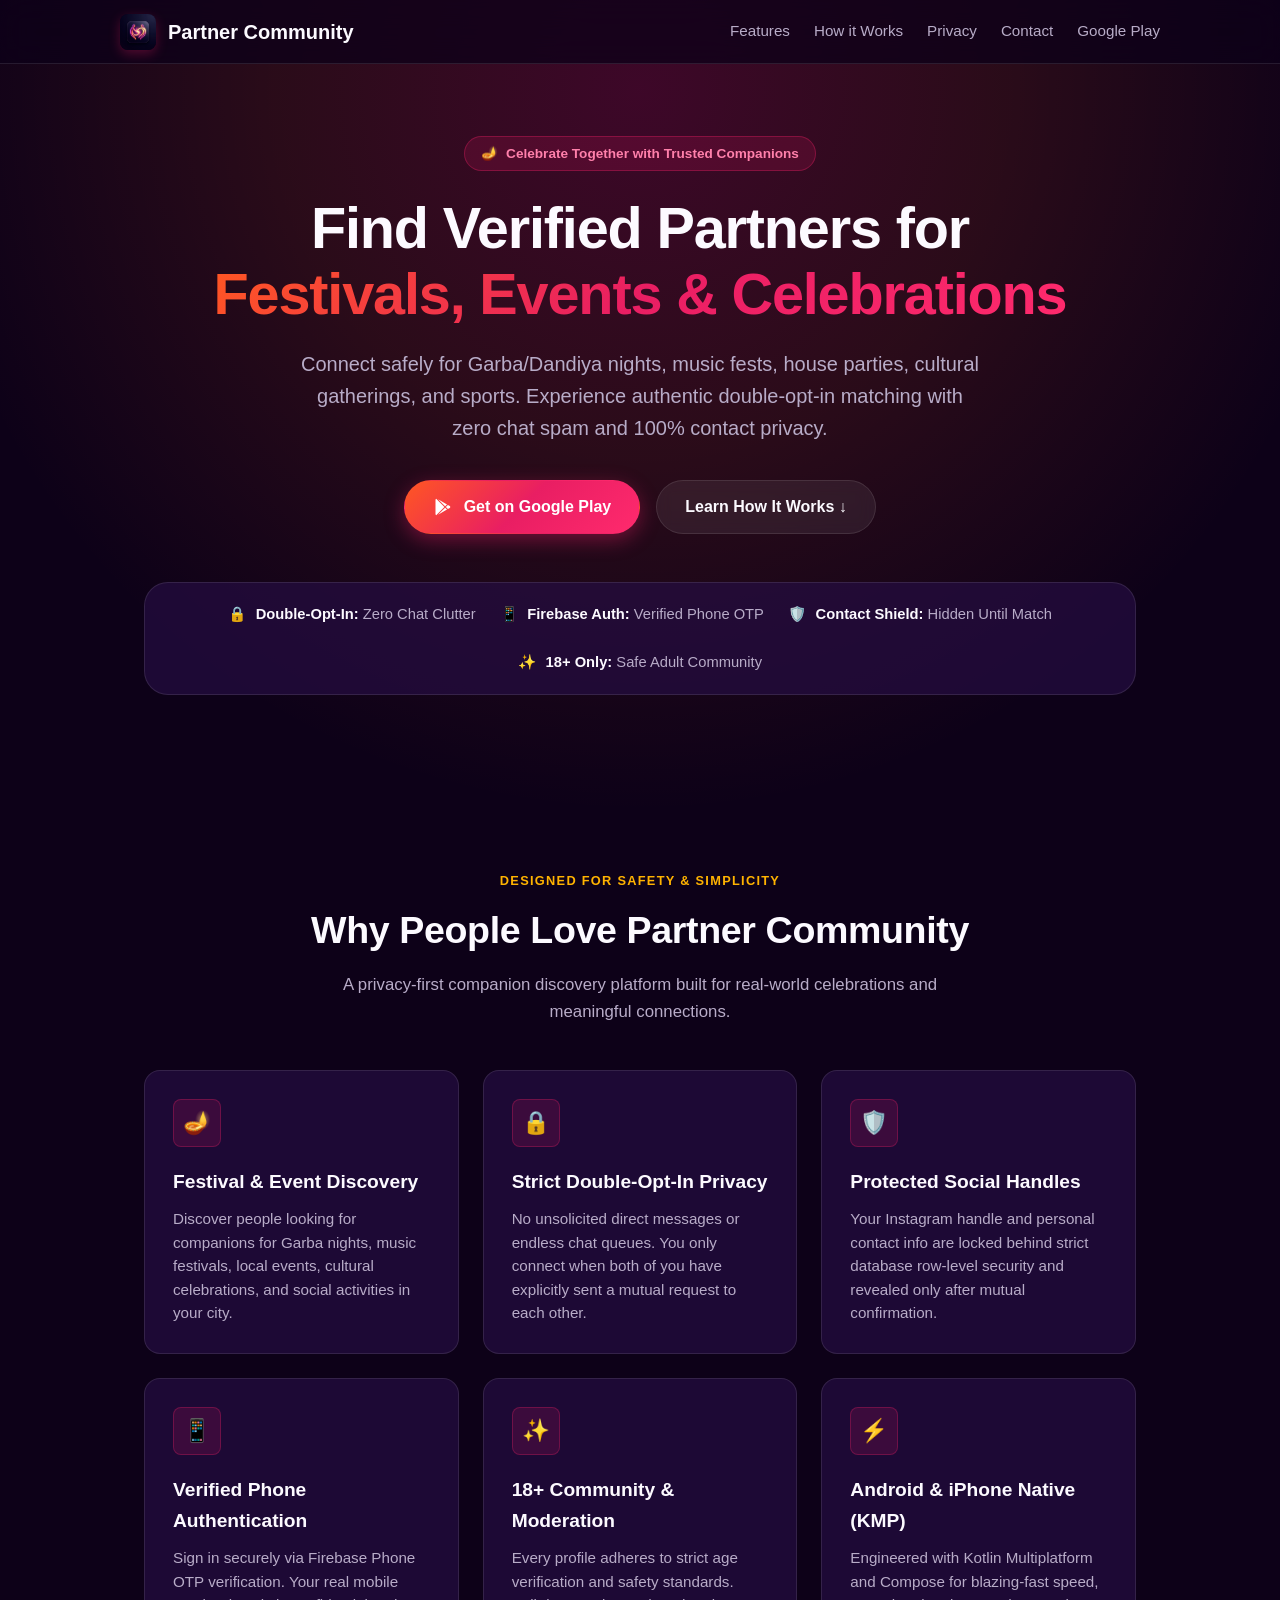
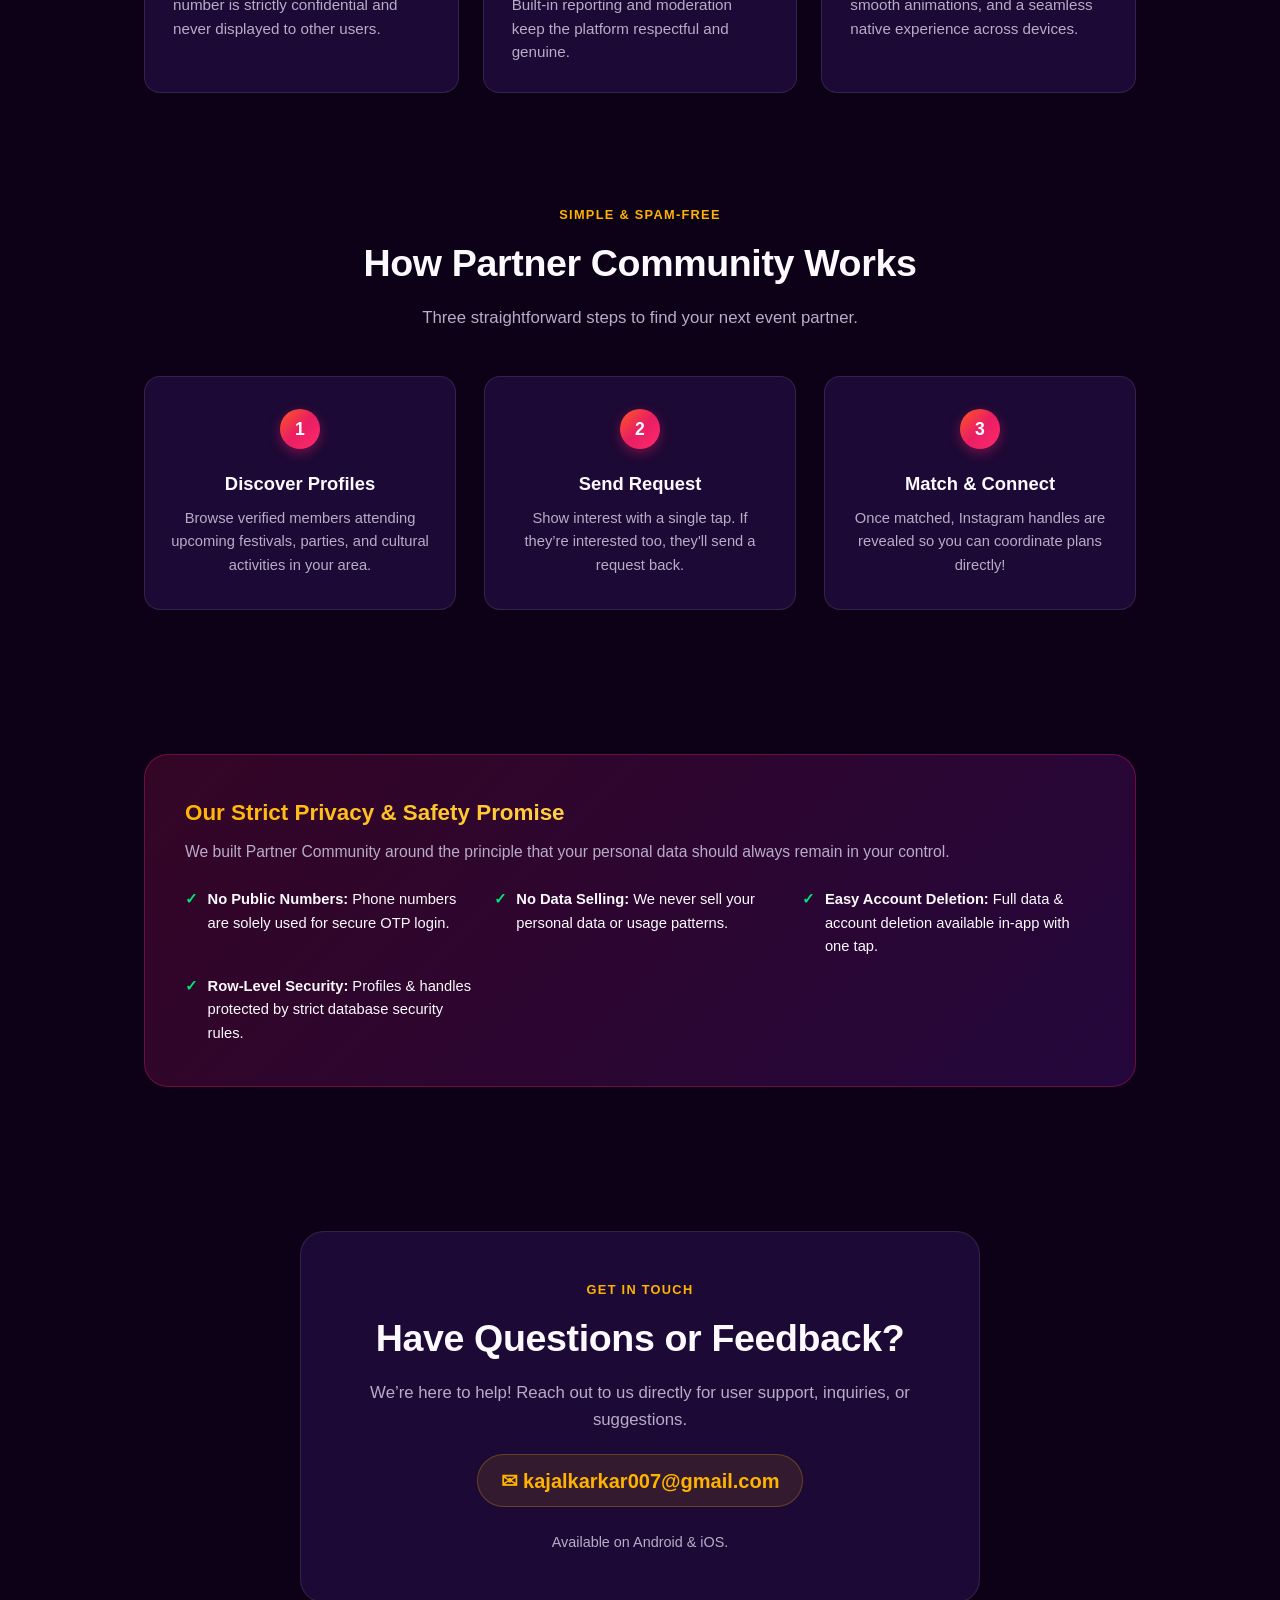
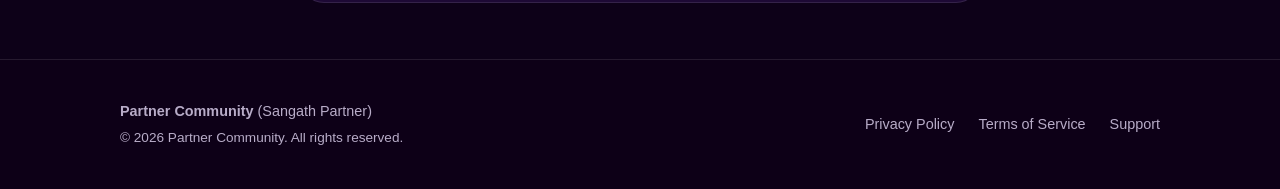
==== index.html @ 03b15d9d "Add Partner Community landing page, privacy policy & terms" ====
<!DOCTYPE html>
<html lang="en">
<head>
  <meta charset="UTF-8">
  <meta name="viewport" content="width=device-width, initial-scale=1.0">
  <title>Partner Community — Discover Verified Event Companions & Festive Partners</title>
  <meta name="description" content="Find verified companions for Garba, Dandiya festivals, cultural events, parties, and activities with double-opt-in privacy and zero chat spam. Available on Android and iOS.">
  <link rel="icon" type="image/png" href="assets/play_store_icon_512x512.png">
  <link rel="stylesheet" href="styles.css">
</head>
<body>

  <!-- Header / Navigation -->
  <header class="header">
    <div class="nav-container">
      <div class="brand">
        <img src="assets/play_store_icon_512x512.png" alt="Partner Community Logo" class="brand-icon">
        <span>Partner Community</span>
      </div>
      <nav class="nav-links">
        <a href="#features" class="nav-link">Features</a>
        <a href="#how-it-works" class="nav-link">How it Works</a>
        <a href="#privacy-guarantee" class="nav-link">Privacy</a>
        <a href="#contact" class="nav-link">Contact</a>
        <a href="https://play.google.com/store/apps/details?id=app.partner.community" class="nav-link" target="_blank" rel="noopener">Google Play</a>
      </nav>
    </div>
  </header>

  <main>
    <!-- Hero Section -->
    <section class="hero">
      <div class="container">
        <div class="hero-pill">
          <span>🪔</span> Celebrate Together with Trusted Companions
        </div>
        
        <h1 class="hero-title">
          Find Verified Partners for <br>
          <span class="gradient-text">Festivals, Events & Celebrations</span>
        </h1>
        
        <p class="hero-subtitle">
          Connect safely for Garba/Dandiya nights, music fests, house parties, cultural gatherings, and sports. Experience authentic double-opt-in matching with zero chat spam and 100% contact privacy.
        </p>
        
        <div class="cta-group">
          <a href="https://play.google.com/store/apps/details?id=app.partner.community" class="btn btn-primary" target="_blank" rel="noopener">
            <svg viewBox="0 0 24 24">
              <path d="M3,20.5V3.5C3,2.91 3.34,2.39 3.84,2.15L13.69,12L3.84,21.85C3.34,21.6 3,21.09 3,20.5M16.81,15.12L6.05,21.34L14.54,12.85L16.81,15.12M20.16,10.81C20.5,11.08 20.75,11.5 20.75,12C20.75,12.5 20.53,12.9 20.18,13.18L17.89,14.5L15.39,12L17.89,9.5L20.16,10.81M6.05,2.66L16.81,8.88L14.54,11.15L6.05,2.66Z"/>
            </svg>
            <span>Get on Google Play</span>
          </a>
          
          <a href="#how-it-works" class="btn btn-secondary">
            <span>Learn How It Works ↓</span>
          </a>
        </div>

        <!-- Highlights Bar -->
        <div class="highlights-bar">
          <div class="highlight-item">
            <span>🔒</span>
            <span><strong>Double-Opt-In:</strong> Zero Chat Clutter</span>
          </div>
          <div class="highlight-item">
            <span>📱</span>
            <span><strong>Firebase Auth:</strong> Verified Phone OTP</span>
          </div>
          <div class="highlight-item">
            <span>🛡️</span>
            <span><strong>Contact Shield:</strong> Hidden Until Match</span>
          </div>
          <div class="highlight-item">
            <span>✨</span>
            <span><strong>18+ Only:</strong> Safe Adult Community</span>
          </div>
        </div>
      </div>
    </section>

    <!-- Features Section -->
    <section id="features" class="section">
      <div class="container">
        <div class="section-header">
          <p class="section-tag">Designed for Safety & Simplicity</p>
          <h2 class="section-title">Why People Love Partner Community</h2>
          <p class="section-description">
            A privacy-first companion discovery platform built for real-world celebrations and meaningful connections.
          </p>
        </div>

        <div class="features-grid">
          <!-- Feature 1 -->
          <div class="feature-card">
            <div class="feature-icon">🪔</div>
            <h3 class="feature-title">Festival & Event Discovery</h3>
            <p class="feature-desc">
              Discover people looking for companions for Garba nights, music festivals, local events, cultural celebrations, and social activities in your city.
            </p>
          </div>

          <!-- Feature 2 -->
          <div class="feature-card">
            <div class="feature-icon">🔒</div>
            <h3 class="feature-title">Strict Double-Opt-In Privacy</h3>
            <p class="feature-desc">
              No unsolicited direct messages or endless chat queues. You only connect when both of you have explicitly sent a mutual request to each other.
            </p>
          </div>

          <!-- Feature 3 -->
          <div class="feature-card">
            <div class="feature-icon">🛡️</div>
            <h3 class="feature-title">Protected Social Handles</h3>
            <p class="feature-desc">
              Your Instagram handle and personal contact info are locked behind strict database row-level security and revealed only after mutual confirmation.
            </p>
          </div>

          <!-- Feature 4 -->
          <div class="feature-card">
            <div class="feature-icon">📱</div>
            <h3 class="feature-title">Verified Phone Authentication</h3>
            <p class="feature-desc">
              Sign in securely via Firebase Phone OTP verification. Your real mobile number is strictly confidential and never displayed to other users.
            </p>
          </div>

          <!-- Feature 5 -->
          <div class="feature-card">
            <div class="feature-icon">✨</div>
            <h3 class="feature-title">18+ Community & Moderation</h3>
            <p class="feature-desc">
              Every profile adheres to strict age verification and safety standards. Built-in reporting and moderation keep the platform respectful and genuine.
            </p>
          </div>

          <!-- Feature 6 -->
          <div class="feature-card">
            <div class="feature-icon">⚡</div>
            <h3 class="feature-title">Android & iPhone Native (KMP)</h3>
            <p class="feature-desc">
              Engineered with Kotlin Multiplatform and Compose for blazing-fast speed, smooth animations, and a seamless native experience across devices.
            </p>
          </div>
        </div>
      </div>
    </section>

    <!-- How It Works Section -->
    <section id="how-it-works" class="section">
      <div class="container">
        <div class="section-header">
          <p class="section-tag">Simple & Spam-Free</p>
          <h2 class="section-title">How Partner Community Works</h2>
          <p class="section-description">
            Three straightforward steps to find your next event partner.
          </p>
        </div>

        <div class="steps-container">
          <div class="step-card">
            <div class="step-number">1</div>
            <h3>Discover Profiles</h3>
            <p>Browse verified members attending upcoming festivals, parties, and cultural activities in your area.</p>
          </div>

          <div class="step-card">
            <div class="step-number">2</div>
            <h3>Send Request</h3>
            <p>Show interest with a single tap. If they’re interested too, they'll send a request back.</p>
          </div>

          <div class="step-card">
            <div class="step-number">3</div>
            <h3>Match & Connect</h3>
            <p>Once matched, Instagram handles are revealed so you can coordinate plans directly!</p>
          </div>
        </div>
      </div>
    </section>

    <!-- Privacy Guarantee Section -->
    <section id="privacy-guarantee" class="section">
      <div class="container">
        <div class="privacy-banner">
          <div class="privacy-banner-content">
            <h3 class="gold-text">Our Strict Privacy & Safety Promise</h3>
            <p>We built Partner Community around the principle that your personal data should always remain in your control.</p>
          </div>
          <div class="privacy-points">
            <div class="privacy-point">
              <span class="privacy-point-icon">✓</span>
              <span><strong>No Public Numbers:</strong> Phone numbers are solely used for secure OTP login.</span>
            </div>
            <div class="privacy-point">
              <span class="privacy-point-icon">✓</span>
              <span><strong>No Data Selling:</strong> We never sell your personal data or usage patterns.</span>
            </div>
            <div class="privacy-point">
              <span class="privacy-point-icon">✓</span>
              <span><strong>Easy Account Deletion:</strong> Full data & account deletion available in-app with one tap.</span>
            </div>
            <div class="privacy-point">
              <span class="privacy-point-icon">✓</span>
              <span><strong>Row-Level Security:</strong> Profiles & handles protected by strict database security rules.</span>
            </div>
          </div>
        </div>
      </div>
    </section>

    <!-- Contact Section -->
    <section id="contact" class="section">
      <div class="container">
        <div class="contact-card">
          <p class="section-tag">Get in Touch</p>
          <h2 class="section-title">Have Questions or Feedback?</h2>
          <p class="section-description">
            We’re here to help! Reach out to us directly for user support, inquiries, or suggestions.
          </p>
          <a href="mailto:kajalkarkar007@gmail.com" class="contact-email">
            ✉ kajalkarkar007@gmail.com
          </a>
          <p style="font-size: 0.9rem; color: var(--text-muted);">
            Available on Android & iOS.
          </p>
        </div>
      </div>
    </section>
  </main>

  <!-- Footer -->
  <footer class="footer">
    <div class="footer-container">
      <div>
        <p><strong>Partner Community</strong> (Sangath Partner)</p>
        <p style="font-size: 0.85rem; color: var(--text-muted); margin-top: 0.25rem;">
          &copy; 2026 Partner Community. All rights reserved.
        </p>
      </div>
      <div class="footer-links">
        <a href="privacy.html" class="footer-link">Privacy Policy</a>
        <a href="terms.html" class="footer-link">Terms of Service</a>
        <a href="mailto:kajalkarkar007@gmail.com" class="footer-link">Support</a>
      </div>
    </div>
  </footer>

</body>
</html>
---- styles.css ----
:root {
  --bg-primary: #0d0118;
  --bg-secondary: #18052e;
  --bg-card: rgba(38, 14, 66, 0.7);
  --bg-card-hover: rgba(54, 20, 94, 0.85);
  --text-main: #fcfaff;
  --text-muted: #b8acc8;
  --accent-primary: #ff5722;
  --accent-pink: #e91e63;
  --accent-gold: #ffb300;
  --accent-gradient: linear-gradient(135deg, #ff5722 0%, #e91e63 50%, #ff2a6d 100%);
  --gold-gradient: linear-gradient(135deg, #ffb300 0%, #ffd54f 50%, #ff5722 100%);
  --hero-glow: radial-gradient(circle at 50% 10%, rgba(233, 30, 99, 0.22) 0%, rgba(255, 87, 34, 0.12) 35%, rgba(13, 1, 24, 0) 70%);
  --border-subtle: rgba(255, 255, 255, 0.1);
  --border-highlight: rgba(233, 30, 99, 0.35);
  --radius-sm: 8px;
  --radius-md: 16px;
  --radius-lg: 24px;
  --radius-full: 9999px;
  --font-sans: -apple-system, BlinkMacSystemFont, "Segoe UI", Roboto, Helvetica, Arial, sans-serif, "Apple Color Emoji", "Segoe UI Emoji";
}

* {
  box-sizing: border-box;
  margin: 0;
  padding: 0;
}

html {
  font-family: var(--font-sans);
  background-color: var(--bg-primary);
  color: var(--text-main);
  line-height: 1.6;
  scroll-behavior: smooth;
  -webkit-font-smoothing: antialiased;
}

body {
  min-height: 100vh;
  display: flex;
  flex-direction: column;
  background-image: var(--hero-glow);
  background-attachment: fixed;
}

a {
  color: var(--accent-gold);
  text-decoration: none;
  transition: color 0.2s ease, opacity 0.2s ease;
}

a:hover {
  color: #ffe082;
}

/* Header & Navigation */
.header {
  position: sticky;
  top: 0;
  z-index: 100;
  backdrop-filter: blur(16px);
  -webkit-backdrop-filter: blur(16px);
  background: rgba(13, 1, 24, 0.75);
  border-bottom: 1px solid var(--border-subtle);
  padding: 0.85rem 1.5rem;
}

.nav-container {
  max-width: 1040px;
  margin: 0 auto;
  display: flex;
  align-items: center;
  justify-content: space-between;
}

.brand {
  display: flex;
  align-items: center;
  gap: 0.75rem;
  font-weight: 700;
  font-size: 1.25rem;
  color: var(--text-main);
}

.brand-icon {
  width: 36px;
  height: 36px;
  border-radius: var(--radius-sm);
  box-shadow: 0 4px 12px rgba(233, 30, 99, 0.3);
}

.nav-links {
  display: flex;
  align-items: center;
  gap: 1.5rem;
  font-size: 0.95rem;
}

.nav-link {
  color: var(--text-muted);
}

.nav-link:hover {
  color: var(--text-main);
}

/* Main Container */
.container {
  width: 100%;
  max-width: 1040px;
  margin: 0 auto;
  padding: 0 1.5rem;
}

/* Hero Section */
.hero {
  padding: 4.5rem 0 3rem;
  text-align: center;
}

.hero-pill {
  display: inline-flex;
  align-items: center;
  gap: 0.5rem;
  padding: 0.35rem 1rem;
  background: rgba(233, 30, 99, 0.15);
  border: 1px solid var(--border-highlight);
  border-radius: var(--radius-full);
  font-size: 0.85rem;
  font-weight: 600;
  color: #ff80ab;
  margin-bottom: 1.5rem;
}

.hero-title {
  font-size: clamp(2.2rem, 5vw, 3.6rem);
  font-weight: 800;
  line-height: 1.15;
  letter-spacing: -0.02em;
  margin-bottom: 1.25rem;
}

.gradient-text {
  background: var(--accent-gradient);
  -webkit-background-clip: text;
  -webkit-text-fill-color: transparent;
}

.gold-text {
  background: var(--gold-gradient);
  -webkit-background-clip: text;
  -webkit-text-fill-color: transparent;
}

.hero-subtitle {
  font-size: clamp(1.05rem, 2.5vw, 1.25rem);
  color: var(--text-muted);
  max-width: 680px;
  margin: 0 auto 2.25rem;
}

/* CTA Buttons */
.cta-group {
  display: flex;
  flex-wrap: wrap;
  align-items: center;
  justify-content: center;
  gap: 1rem;
  margin-bottom: 3rem;
}

.btn {
  display: inline-flex;
  align-items: center;
  justify-content: center;
  gap: 0.65rem;
  padding: 0.85rem 1.75rem;
  font-size: 1rem;
  font-weight: 600;
  border-radius: var(--radius-full);
  transition: all 0.2s ease;
  cursor: pointer;
  border: 1px solid transparent;
}

.btn-primary {
  background: var(--accent-gradient);
  color: #ffffff;
  box-shadow: 0 6px 20px rgba(233, 30, 99, 0.4);
}

.btn-primary:hover {
  transform: translateY(-2px);
  box-shadow: 0 8px 25px rgba(255, 87, 34, 0.5);
  color: #ffffff;
}

.btn-secondary {
  background: rgba(255, 255, 255, 0.07);
  color: var(--text-main);
  border-color: var(--border-subtle);
  backdrop-filter: blur(8px);
}

.btn-secondary:hover {
  background: rgba(255, 255, 255, 0.12);
  border-color: rgba(255, 255, 255, 0.25);
  transform: translateY(-2px);
  color: var(--text-main);
}

.btn svg {
  width: 20px;
  height: 20px;
  fill: currentColor;
}

/* Highlights Bar */
.highlights-bar {
  display: flex;
  flex-wrap: wrap;
  justify-content: center;
  gap: 1.5rem;
  padding: 1.25rem;
  background: var(--bg-card);
  border: 1px solid var(--border-subtle);
  border-radius: var(--radius-lg);
  margin-bottom: 4.5rem;
}

.highlight-item {
  display: flex;
  align-items: center;
  gap: 0.6rem;
  font-size: 0.92rem;
  font-weight: 500;
  color: var(--text-muted);
}

.highlight-item strong {
  color: var(--text-main);
}

/* Section Header */
.section {
  padding: 3.5rem 0;
}

.section-header {
  text-align: center;
  margin-bottom: 2.75rem;
}

.section-tag {
  text-transform: uppercase;
  font-size: 0.8rem;
  letter-spacing: 0.1em;
  font-weight: 700;
  color: var(--accent-gold);
  margin-bottom: 0.5rem;
}

.section-title {
  font-size: clamp(1.75rem, 3.5vw, 2.35rem);
  font-weight: 700;
  letter-spacing: -0.01em;
  margin-bottom: 0.75rem;
}

.section-description {
  font-size: 1.05rem;
  color: var(--text-muted);
  max-width: 600px;
  margin: 0 auto;
}

/* Features Grid */
.features-grid {
  display: grid;
  grid-template-columns: repeat(auto-fit, minmax(300px, 1fr));
  gap: 1.5rem;
}

.feature-card {
  background: var(--bg-card);
  border: 1px solid var(--border-subtle);
  border-radius: var(--radius-md);
  padding: 1.75rem;
  transition: all 0.25s ease;
  position: relative;
  overflow: hidden;
}

.feature-card:hover {
  background: var(--bg-card-hover);
  border-color: var(--border-highlight);
  transform: translateY(-4px);
}

.feature-icon {
  width: 48px;
  height: 48px;
  border-radius: var(--radius-sm);
  background: rgba(233, 30, 99, 0.15);
  border: 1px solid rgba(233, 30, 99, 0.3);
  display: flex;
  align-items: center;
  justify-content: center;
  font-size: 1.4rem;
  margin-bottom: 1.25rem;
}

.feature-title {
  font-size: 1.2rem;
  font-weight: 600;
  margin-bottom: 0.6rem;
  color: var(--text-main);
}

.feature-desc {
  font-size: 0.95rem;
  color: var(--text-muted);
  line-height: 1.55;
}

/* How It Works Steps */
.steps-container {
  display: grid;
  grid-template-columns: repeat(auto-fit, minmax(260px, 1fr));
  gap: 1.75rem;
  position: relative;
}

.step-card {
  background: var(--bg-card);
  border: 1px solid var(--border-subtle);
  border-radius: var(--radius-md);
  padding: 2rem 1.5rem;
  text-align: center;
  position: relative;
}

.step-number {
  width: 40px;
  height: 40px;
  margin: 0 auto 1.25rem;
  border-radius: var(--radius-full);
  background: var(--accent-gradient);
  color: #fff;
  font-weight: 700;
  display: flex;
  align-items: center;
  justify-content: center;
  font-size: 1.1rem;
  box-shadow: 0 4px 12px rgba(233, 30, 99, 0.4);
}

.step-card h3 {
  font-size: 1.15rem;
  margin-bottom: 0.5rem;
}

.step-card p {
  font-size: 0.92rem;
  color: var(--text-muted);
}

/* Privacy Guarantee Banner */
.privacy-banner {
  background: linear-gradient(135deg, rgba(233, 30, 99, 0.18) 0%, rgba(42, 8, 69, 0.8) 100%);
  border: 1px solid var(--border-highlight);
  border-radius: var(--radius-lg);
  padding: 2.5rem;
  display: flex;
  flex-direction: column;
  gap: 1.5rem;
  margin: 2rem 0;
}

.privacy-banner-content h3 {
  font-size: 1.4rem;
  margin-bottom: 0.5rem;
}

.privacy-banner-content p {
  color: var(--text-muted);
  font-size: 0.98rem;
}

.privacy-points {
  display: grid;
  grid-template-columns: repeat(auto-fit, minmax(220px, 1fr));
  gap: 1rem;
}

.privacy-point {
  display: flex;
  align-items: flex-start;
  gap: 0.6rem;
  font-size: 0.92rem;
}

.privacy-point-icon {
  color: #00e676;
  font-weight: bold;
}

/* Contact Section */
.contact-card {
  background: var(--bg-card);
  border: 1px solid var(--border-subtle);
  border-radius: var(--radius-lg);
  padding: 3rem 2rem;
  text-align: center;
  max-width: 680px;
  margin: 0 auto;
}

.contact-email {
  display: inline-block;
  font-size: 1.25rem;
  font-weight: 600;
  color: var(--accent-gold);
  margin: 1.25rem 0 1.5rem;
  padding: 0.6rem 1.4rem;
  background: rgba(255, 179, 0, 0.1);
  border: 1px solid rgba(255, 179, 0, 0.25);
  border-radius: var(--radius-full);
}

.contact-email:hover {
  background: rgba(255, 179, 0, 0.2);
  color: #fff;
}

/* Legal Pages (Privacy / Terms) Shell */
.legal-page {
  padding: 3rem 0 5rem;
  max-width: 780px;
  margin: 0 auto;
}

.legal-header {
  margin-bottom: 2.5rem;
  padding-bottom: 1.5rem;
  border-bottom: 1px solid var(--border-subtle);
}

.back-link {
  display: inline-flex;
  align-items: center;
  gap: 0.4rem;
  color: var(--text-muted);
  font-size: 0.92rem;
  margin-bottom: 1.25rem;
}

.back-link:hover {
  color: var(--accent-gold);
}

.legal-title {
  font-size: 2.2rem;
  font-weight: 800;
  margin-bottom: 0.4rem;
}

.legal-date {
  font-size: 0.88rem;
  color: var(--text-muted);
}

.legal-content {
  line-height: 1.75;
  color: #e2d9eb;
}

.legal-content h2 {
  font-size: 1.4rem;
  color: var(--text-main);
  margin: 2rem 0 0.85rem;
}

.legal-content h3 {
  font-size: 1.15rem;
  color: var(--text-main);
  margin: 1.5rem 0 0.65rem;
}

.legal-content p {
  margin-bottom: 1.2rem;
}

.legal-content ul, .legal-content ol {
  margin: 0 0 1.5rem 1.5rem;
}

.legal-content li {
  margin-bottom: 0.4rem;
}

.legal-content table {
  width: 100%;
  border-collapse: collapse;
  margin: 1.5rem 0 2rem;
  font-size: 0.92rem;
}

.legal-content th, .legal-content td {
  padding: 0.75rem 1rem;
  border: 1px solid var(--border-subtle);
  text-align: left;
}

.legal-content th {
  background: rgba(255, 255, 255, 0.05);
  color: var(--text-main);
}

/* Footer */
.footer {
  margin-top: auto;
  border-top: 1px solid var(--border-subtle);
  background: rgba(13, 1, 24, 0.95);
  padding: 2.5rem 1.5rem;
  font-size: 0.9rem;
  color: var(--text-muted);
}

.footer-container {
  max-width: 1040px;
  margin: 0 auto;
  display: flex;
  flex-wrap: wrap;
  align-items: center;
  justify-content: space-between;
  gap: 1.5rem;
}

.footer-links {
  display: flex;
  gap: 1.5rem;
}

.footer-link {
  color: var(--text-muted);
}

.footer-link:hover {
  color: var(--text-main);
}

@media (max-width: 640px) {
  .nav-links {
    display: none;
  }
  .cta-group {
    flex-direction: column;
    width: 100%;
  }
  .btn {
    width: 100%;
  }
  .highlights-bar {
    flex-direction: column;
    align-items: flex-start;
  }
  .footer-container {
    flex-direction: column;
    text-align: center;
  }
}
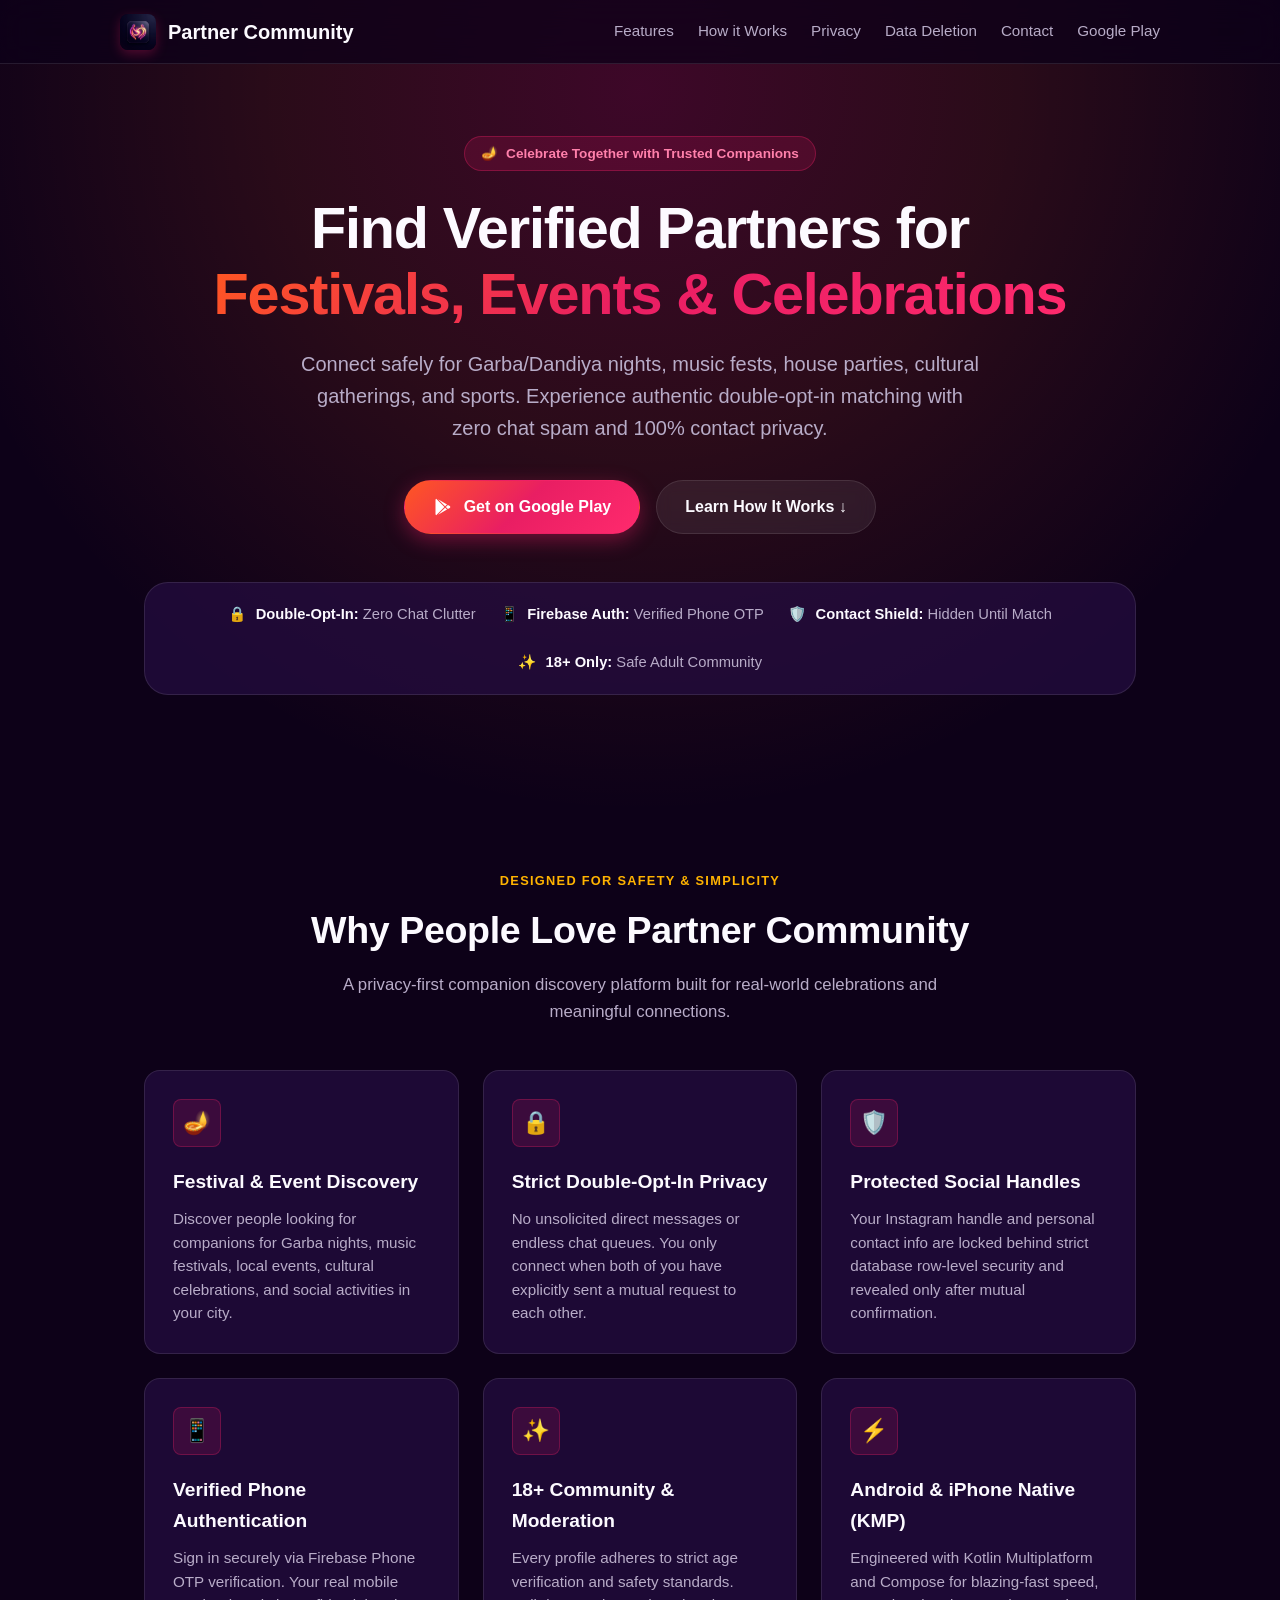
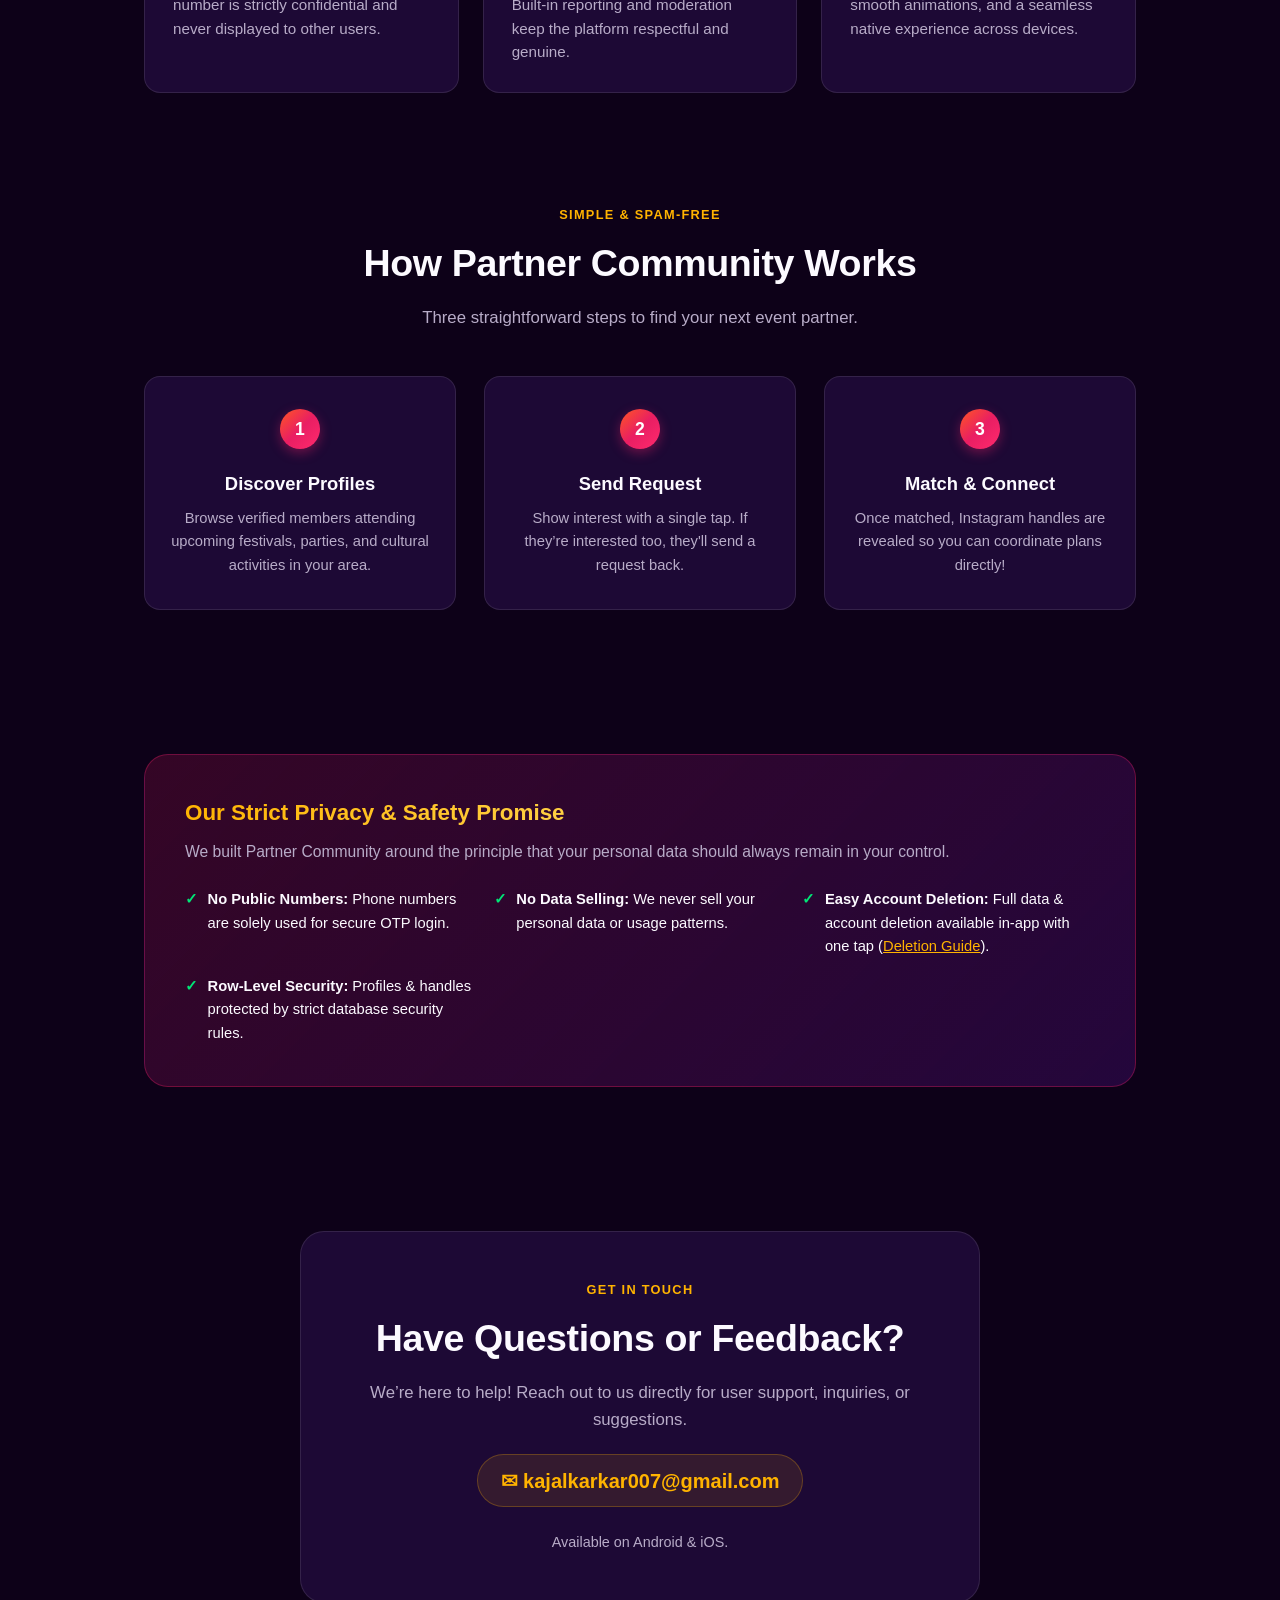
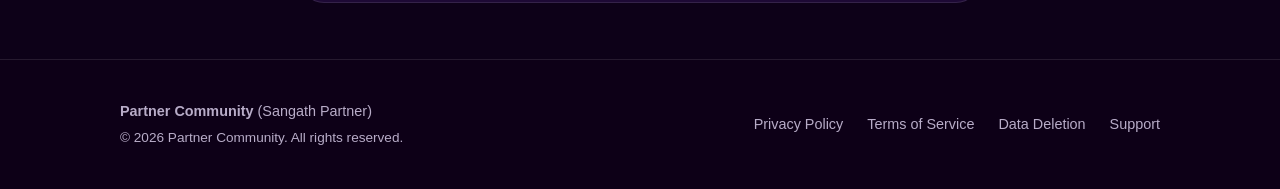
==== commit f2eaf0ca: "Add Data Deletion links and clickable brand home redirect" ====
--- a/index.html
+++ b/index.html
@@ -13,14 +13,15 @@
   <!-- Header / Navigation -->
   <header class="header">
     <div class="nav-container">
-      <div class="brand">
+      <a href="index.html" class="brand">
         <img src="assets/play_store_icon_512x512.png" alt="Partner Community Logo" class="brand-icon">
         <span>Partner Community</span>
-      </div>
+      </a>
       <nav class="nav-links">
         <a href="#features" class="nav-link">Features</a>
         <a href="#how-it-works" class="nav-link">How it Works</a>
         <a href="#privacy-guarantee" class="nav-link">Privacy</a>
+        <a href="delete-account.html" class="nav-link">Data Deletion</a>
         <a href="#contact" class="nav-link">Contact</a>
         <a href="https://play.google.com/store/apps/details?id=app.partner.community" class="nav-link" target="_blank" rel="noopener">Google Play</a>
       </nav>
@@ -200,7 +201,7 @@
             </div>
             <div class="privacy-point">
               <span class="privacy-point-icon">✓</span>
-              <span><strong>Easy Account Deletion:</strong> Full data & account deletion available in-app with one tap.</span>
+              <span><strong>Easy Account Deletion:</strong> Full data & account deletion available in-app with one tap (<a href="delete-account.html" style="text-decoration: underline;">Deletion Guide</a>).</span>
             </div>
             <div class="privacy-point">
               <span class="privacy-point-icon">✓</span>
@@ -243,6 +244,7 @@
       <div class="footer-links">
         <a href="privacy.html" class="footer-link">Privacy Policy</a>
         <a href="terms.html" class="footer-link">Terms of Service</a>
+        <a href="delete-account.html" class="footer-link">Data Deletion</a>
         <a href="mailto:kajalkarkar007@gmail.com" class="footer-link">Support</a>
       </div>
     </div>
--- a/styles.css
+++ b/styles.css
@@ -80,6 +80,13 @@
   font-weight: 700;
   font-size: 1.25rem;
   color: var(--text-main);
+  text-decoration: none;
+  transition: opacity 0.2s ease;
+}
+
+.brand:hover {
+  color: var(--text-main);
+  opacity: 0.9;
 }
 
 .brand-icon {
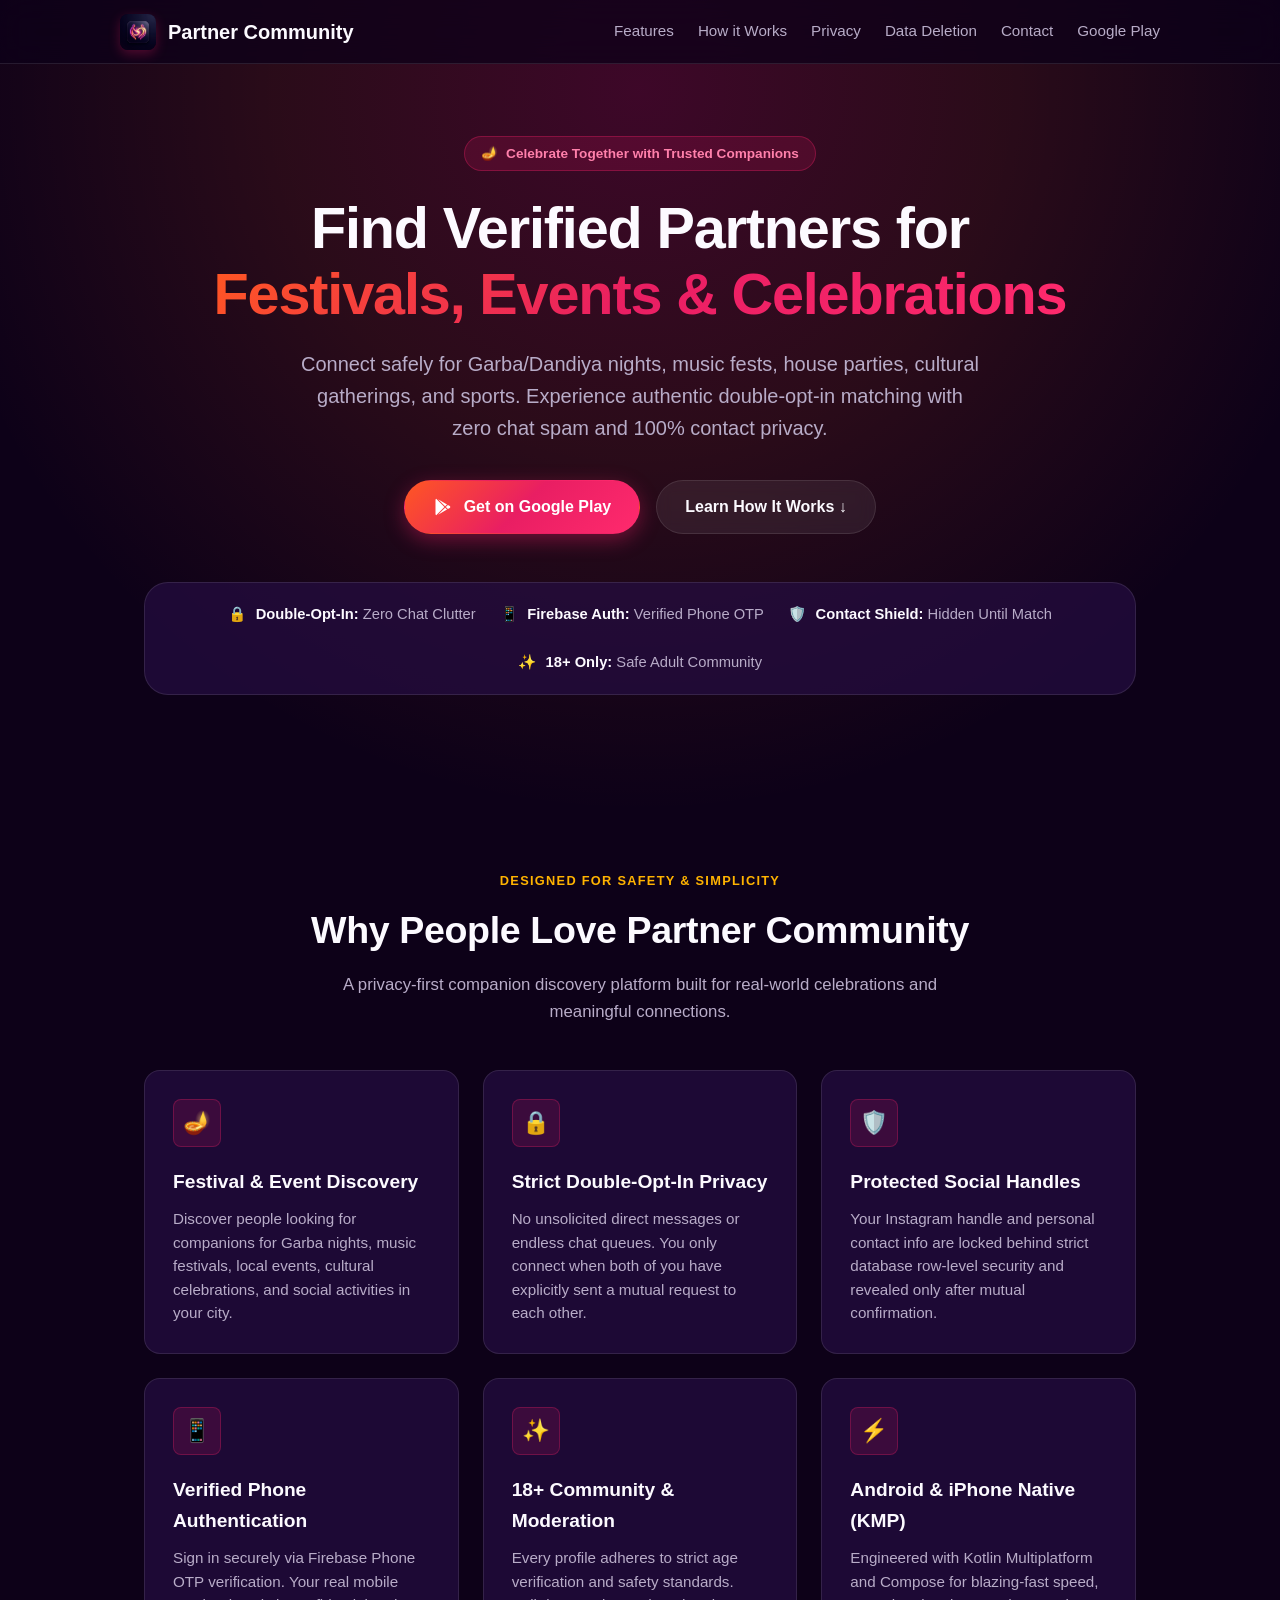
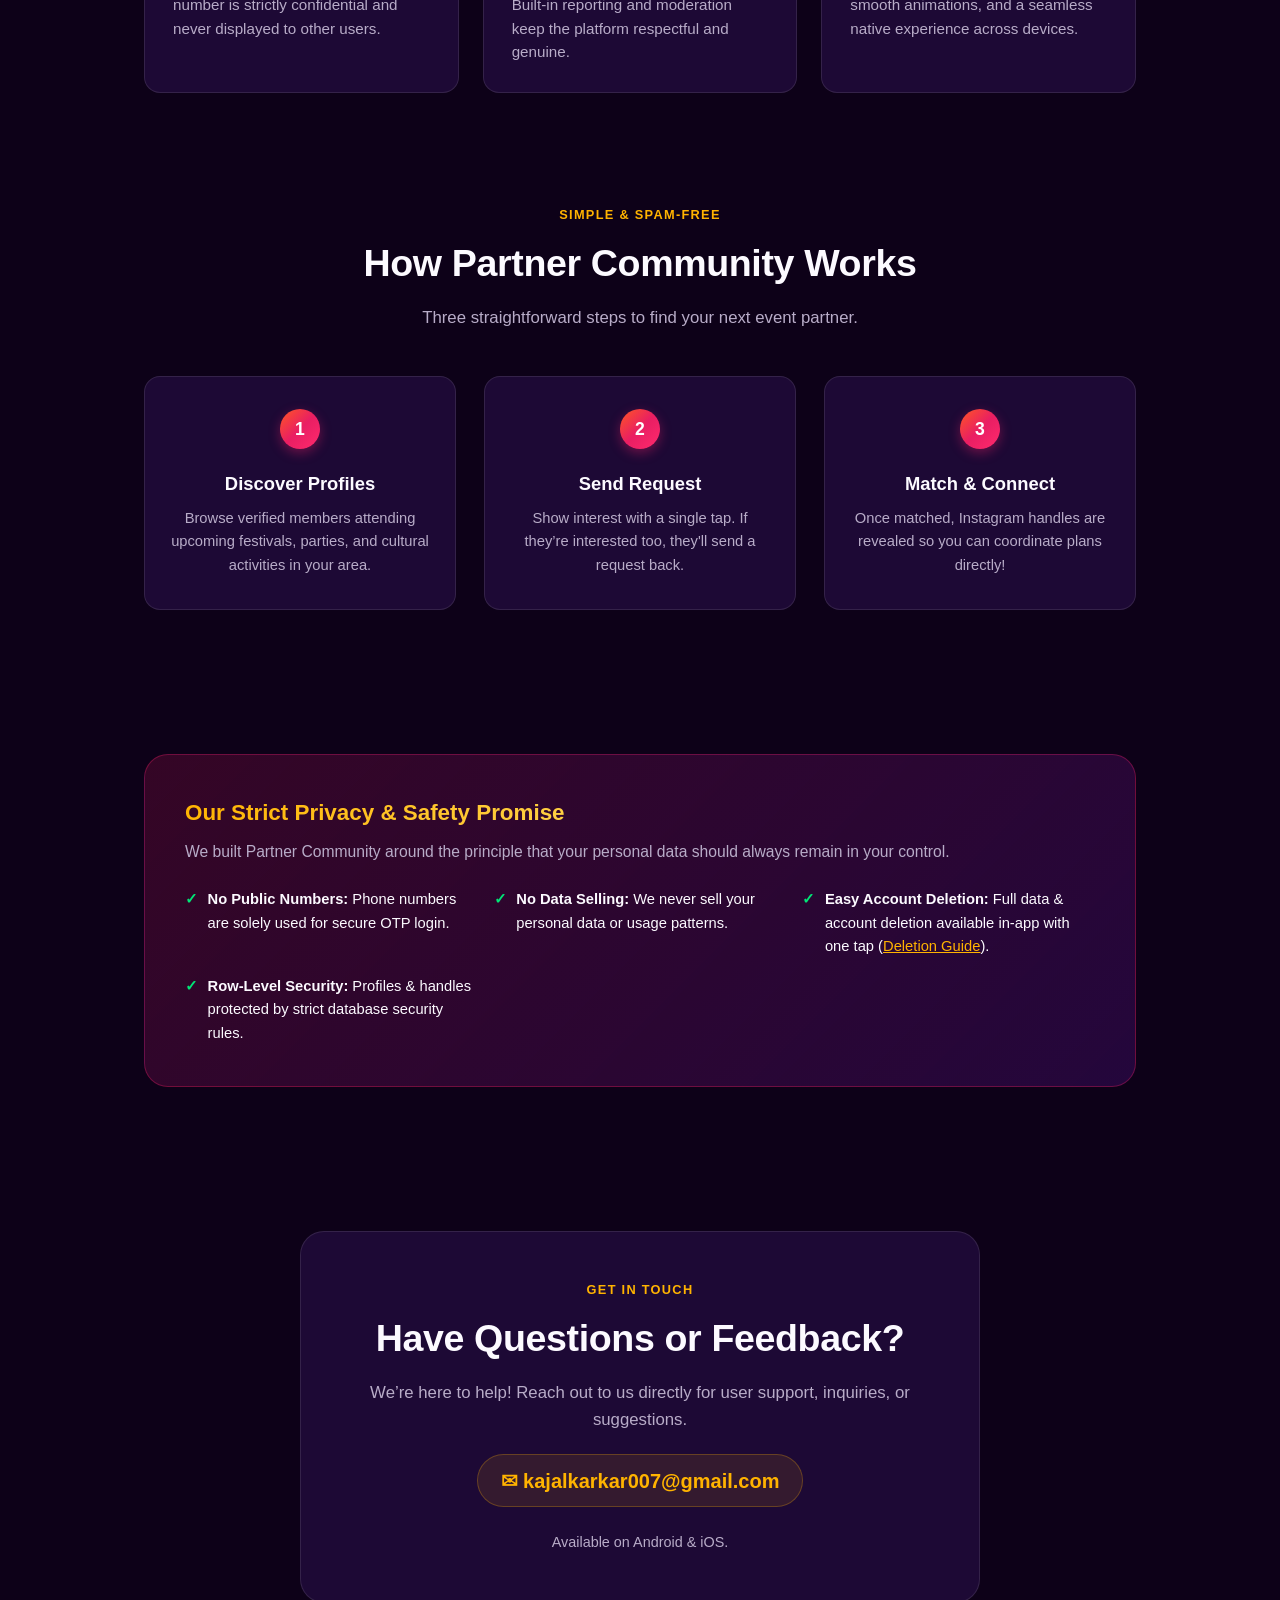
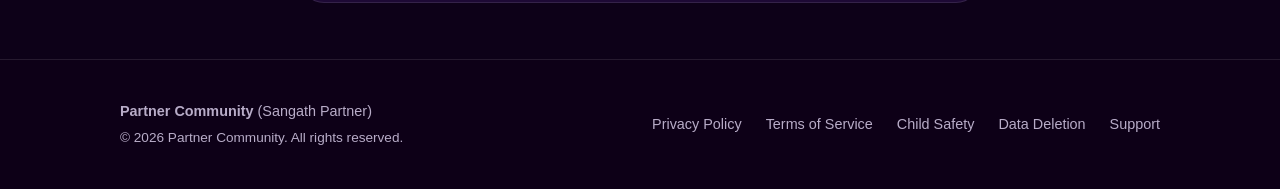
==== commit 6bfb05e1: "Add Child Safety Standards policy and sync HD branding assets" ====
--- a/index.html
+++ b/index.html
@@ -244,6 +244,7 @@
       <div class="footer-links">
         <a href="privacy.html" class="footer-link">Privacy Policy</a>
         <a href="terms.html" class="footer-link">Terms of Service</a>
+        <a href="child-safety.html" class="footer-link">Child Safety</a>
         <a href="delete-account.html" class="footer-link">Data Deletion</a>
         <a href="mailto:kajalkarkar007@gmail.com" class="footer-link">Support</a>
       </div>
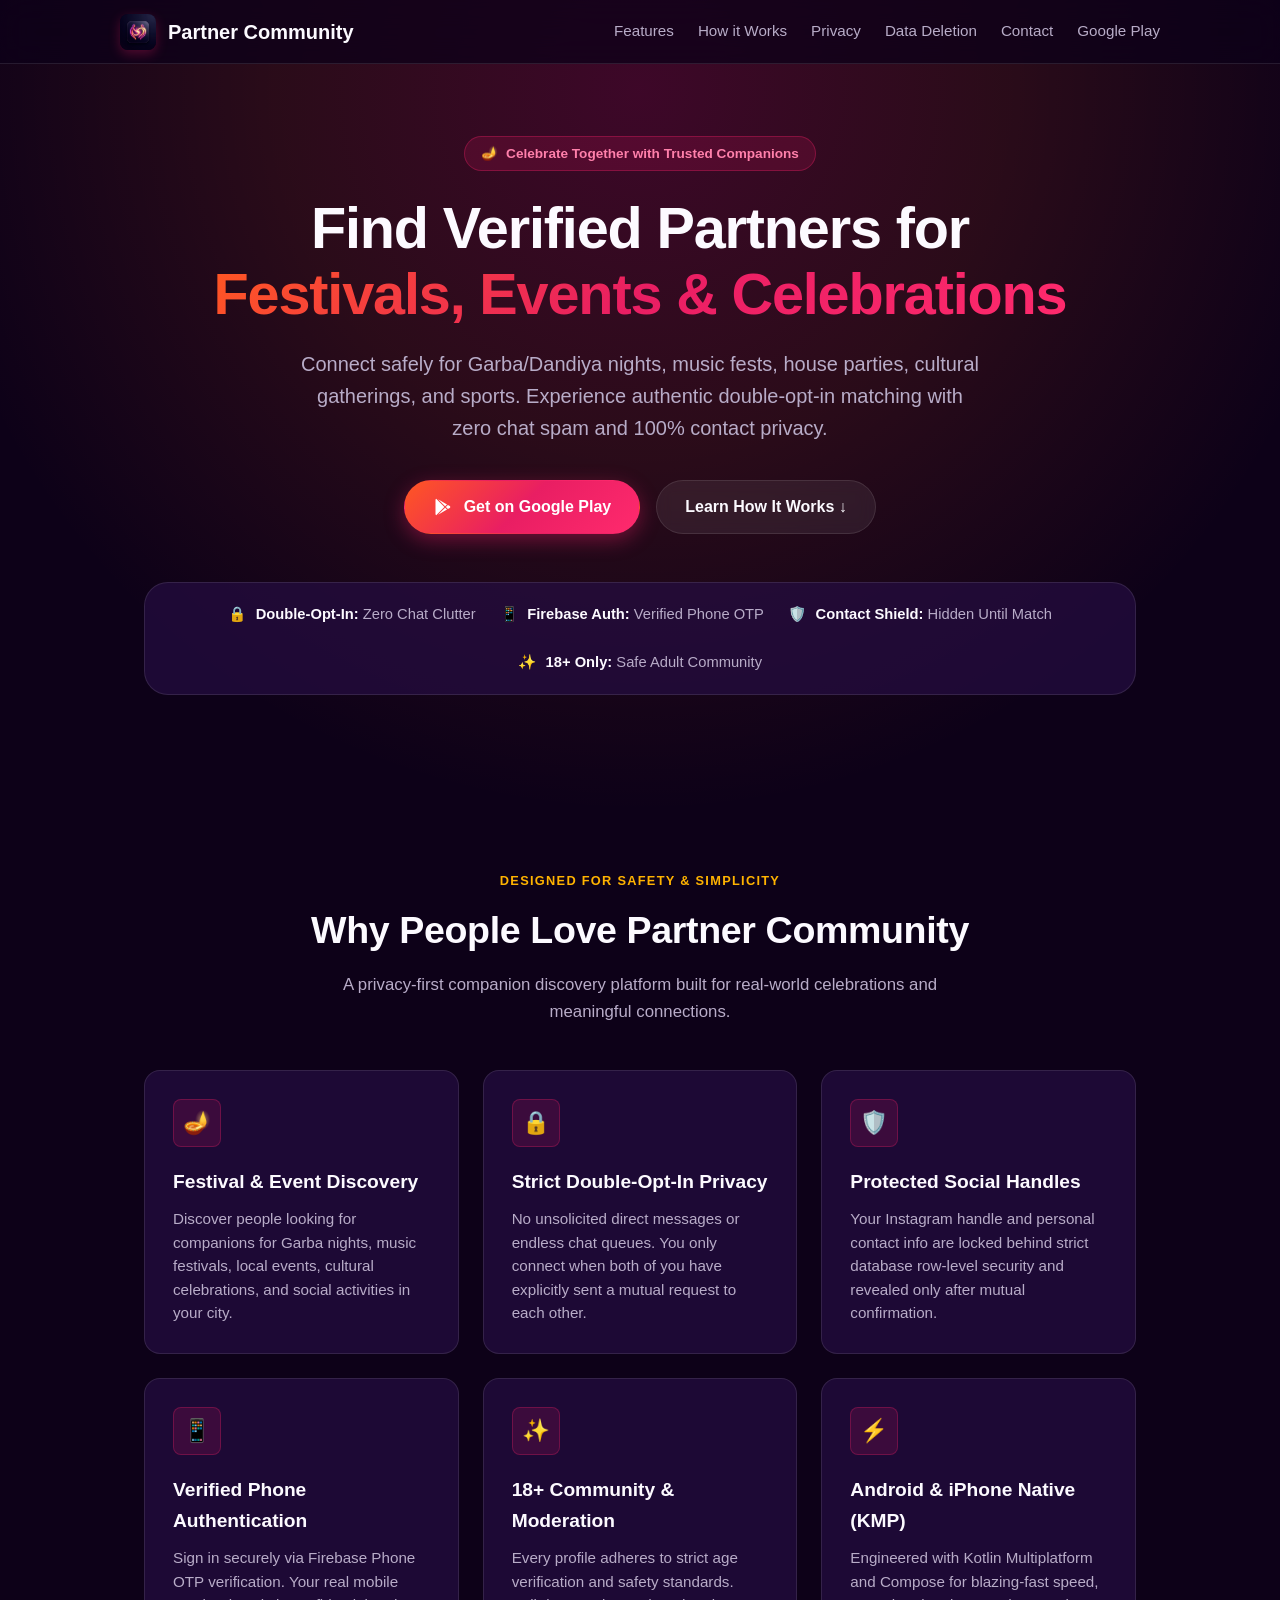
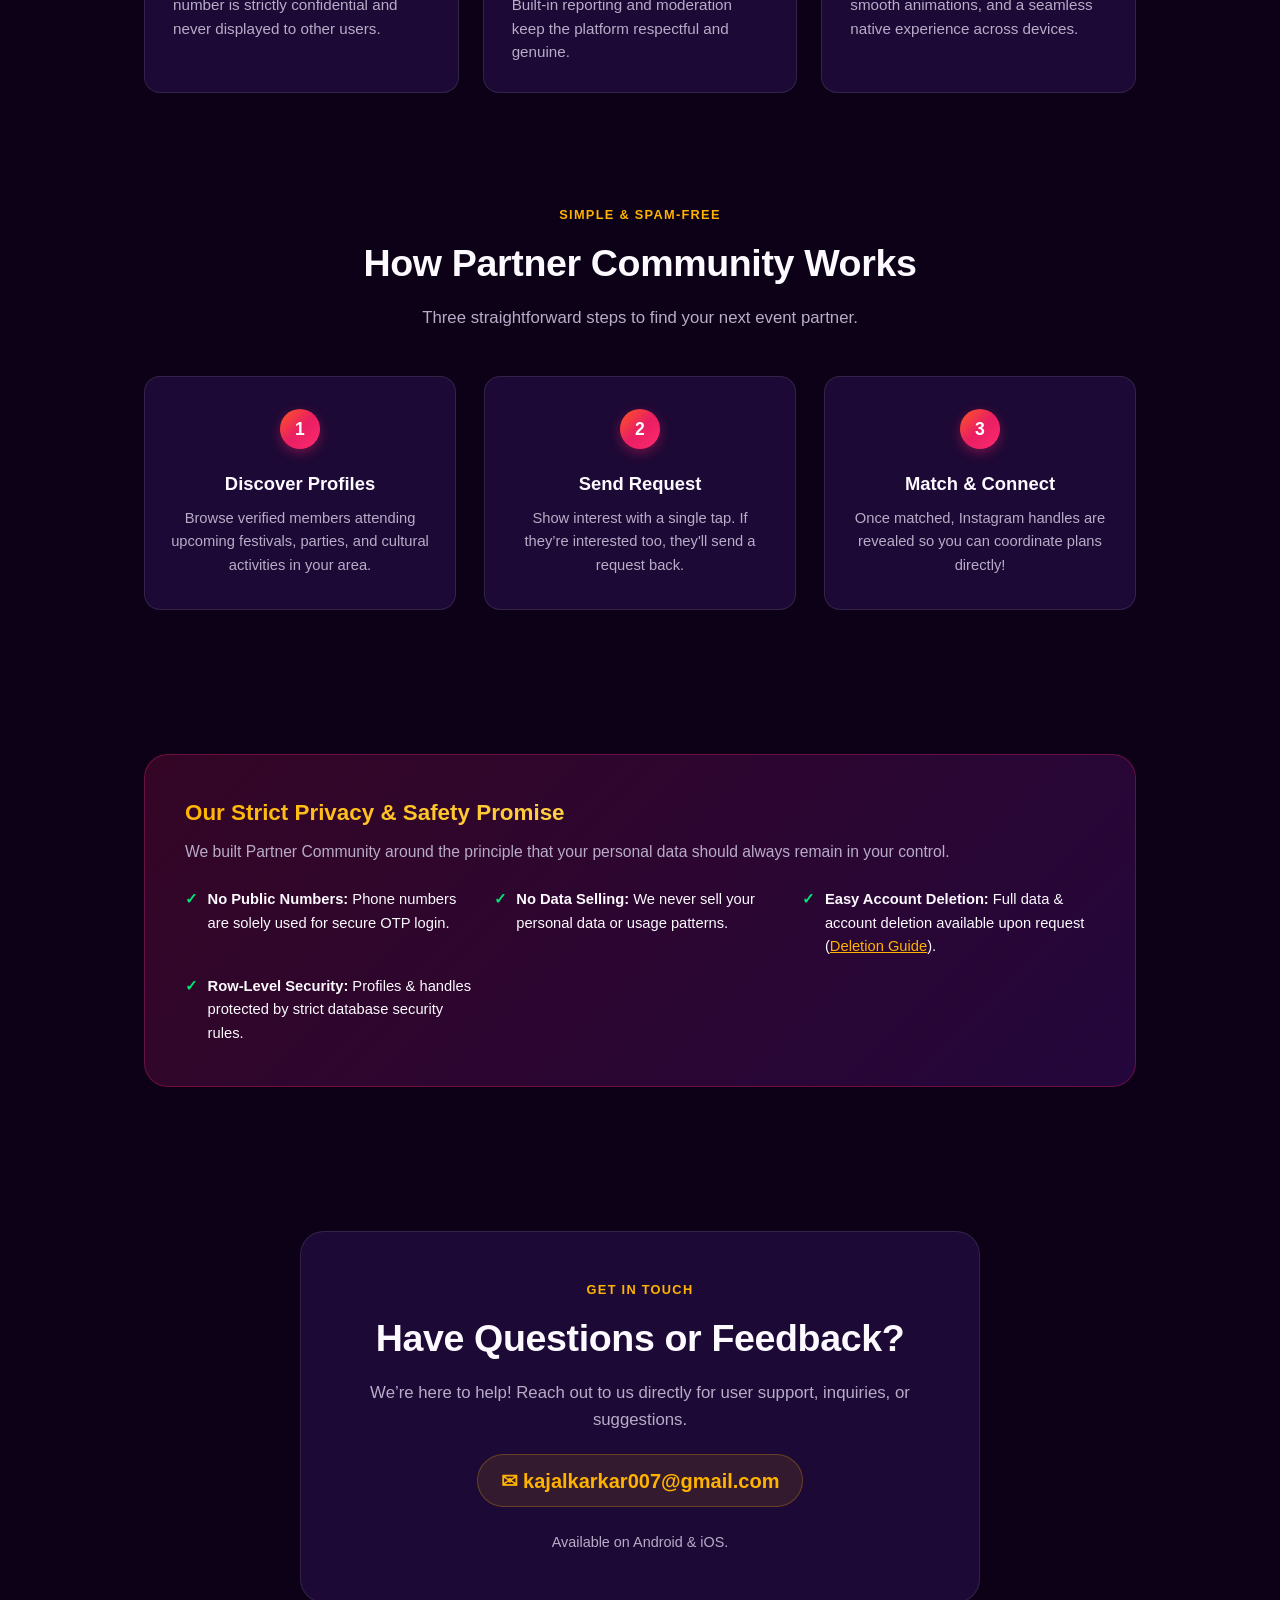
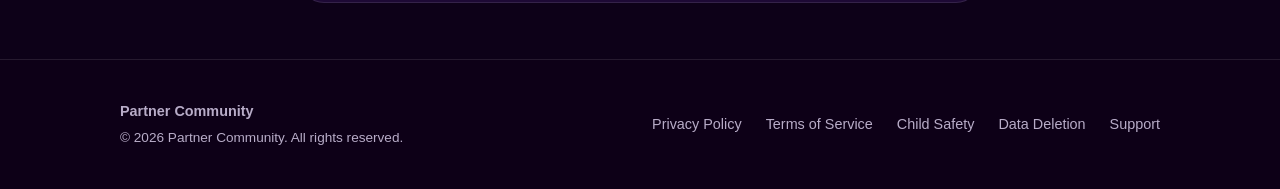
==== commit f8778b5c: "Fix logo path and synchronize child safety policy across all pages" ====
--- a/index.html
+++ b/index.html
@@ -201,7 +201,7 @@
             </div>
             <div class="privacy-point">
               <span class="privacy-point-icon">✓</span>
-              <span><strong>Easy Account Deletion:</strong> Full data & account deletion available in-app with one tap (<a href="delete-account.html" style="text-decoration: underline;">Deletion Guide</a>).</span>
+              <span><strong>Easy Account Deletion:</strong> Full data & account deletion available upon request (<a href="delete-account.html" style="text-decoration: underline;">Deletion Guide</a>).</span>
             </div>
             <div class="privacy-point">
               <span class="privacy-point-icon">✓</span>
@@ -236,7 +236,7 @@
   <footer class="footer">
     <div class="footer-container">
       <div>
-        <p><strong>Partner Community</strong> (Sangath Partner)</p>
+        <p><strong>Partner Community</strong></p>
         <p style="font-size: 0.85rem; color: var(--text-muted); margin-top: 0.25rem;">
           &copy; 2026 Partner Community. All rights reserved.
         </p>
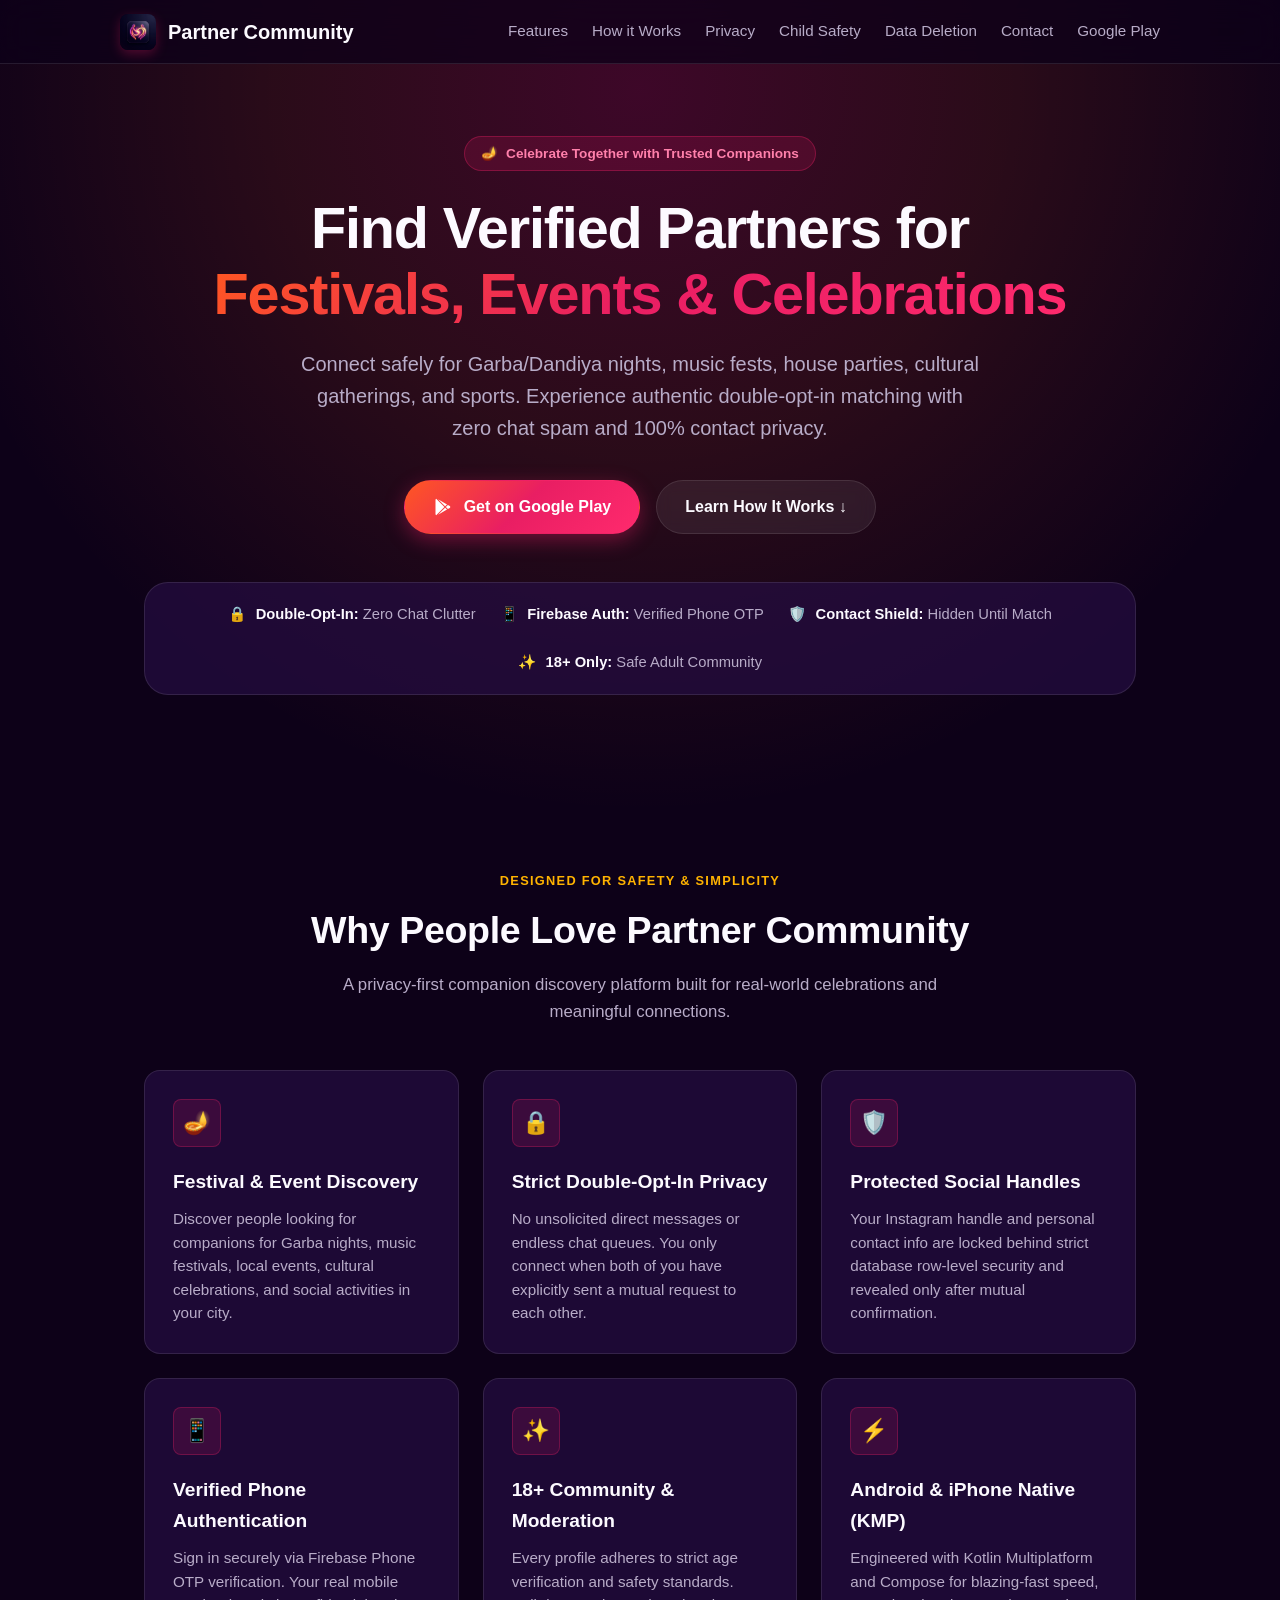
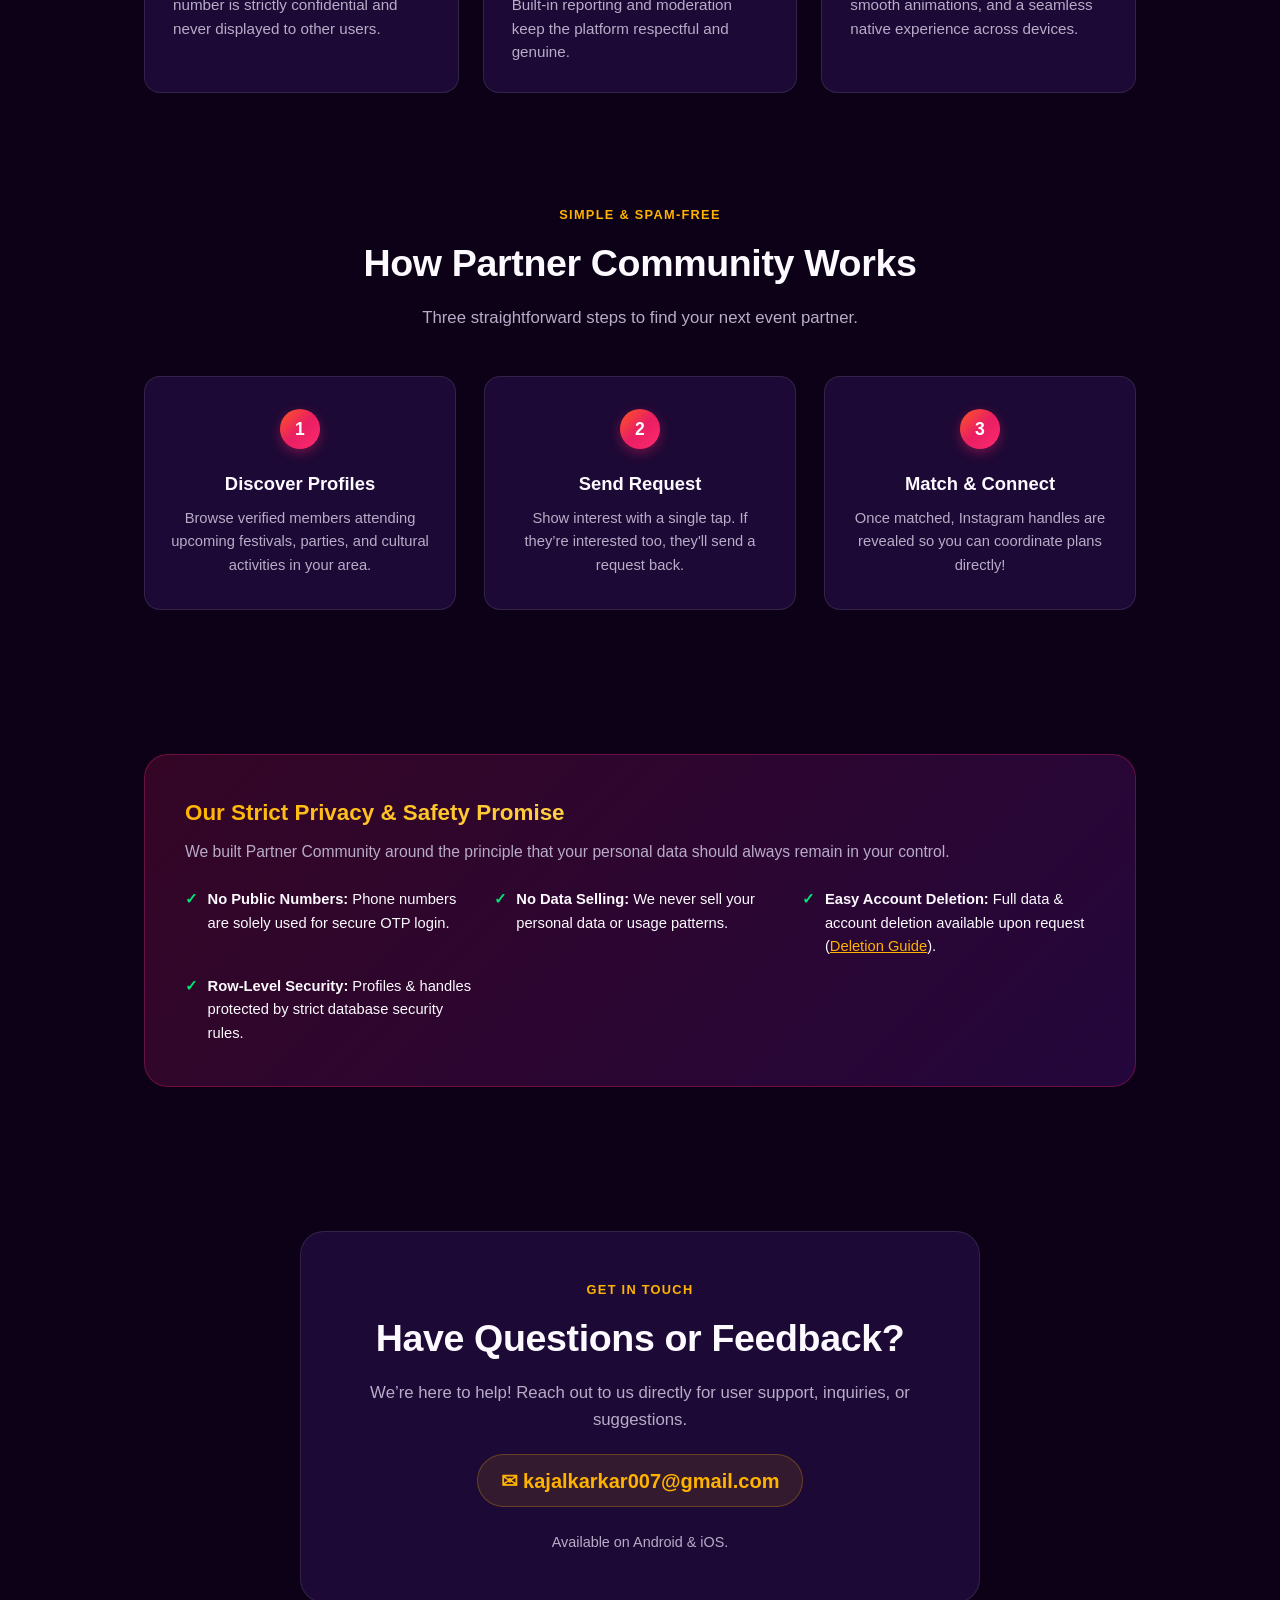
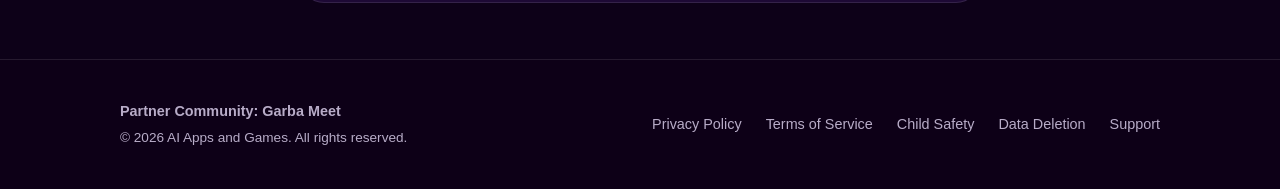
==== commit 08baba36: "docs: update Child Safety Standards and app references for Play compliance" ====
--- a/index.html
+++ b/index.html
@@ -21,6 +21,7 @@
         <a href="#features" class="nav-link">Features</a>
         <a href="#how-it-works" class="nav-link">How it Works</a>
         <a href="#privacy-guarantee" class="nav-link">Privacy</a>
+        <a href="child-safety.html" class="nav-link">Child Safety</a>
         <a href="delete-account.html" class="nav-link">Data Deletion</a>
         <a href="#contact" class="nav-link">Contact</a>
         <a href="https://play.google.com/store/apps/details?id=app.partner.community" class="nav-link" target="_blank" rel="noopener">Google Play</a>
@@ -236,9 +237,9 @@
   <footer class="footer">
     <div class="footer-container">
       <div>
-        <p><strong>Partner Community</strong></p>
+        <p><strong>Partner Community: Garba Meet</strong></p>
         <p style="font-size: 0.85rem; color: var(--text-muted); margin-top: 0.25rem;">
-          &copy; 2026 Partner Community. All rights reserved.
+          &copy; 2026 AI Apps and Games. All rights reserved.
         </p>
       </div>
       <div class="footer-links">
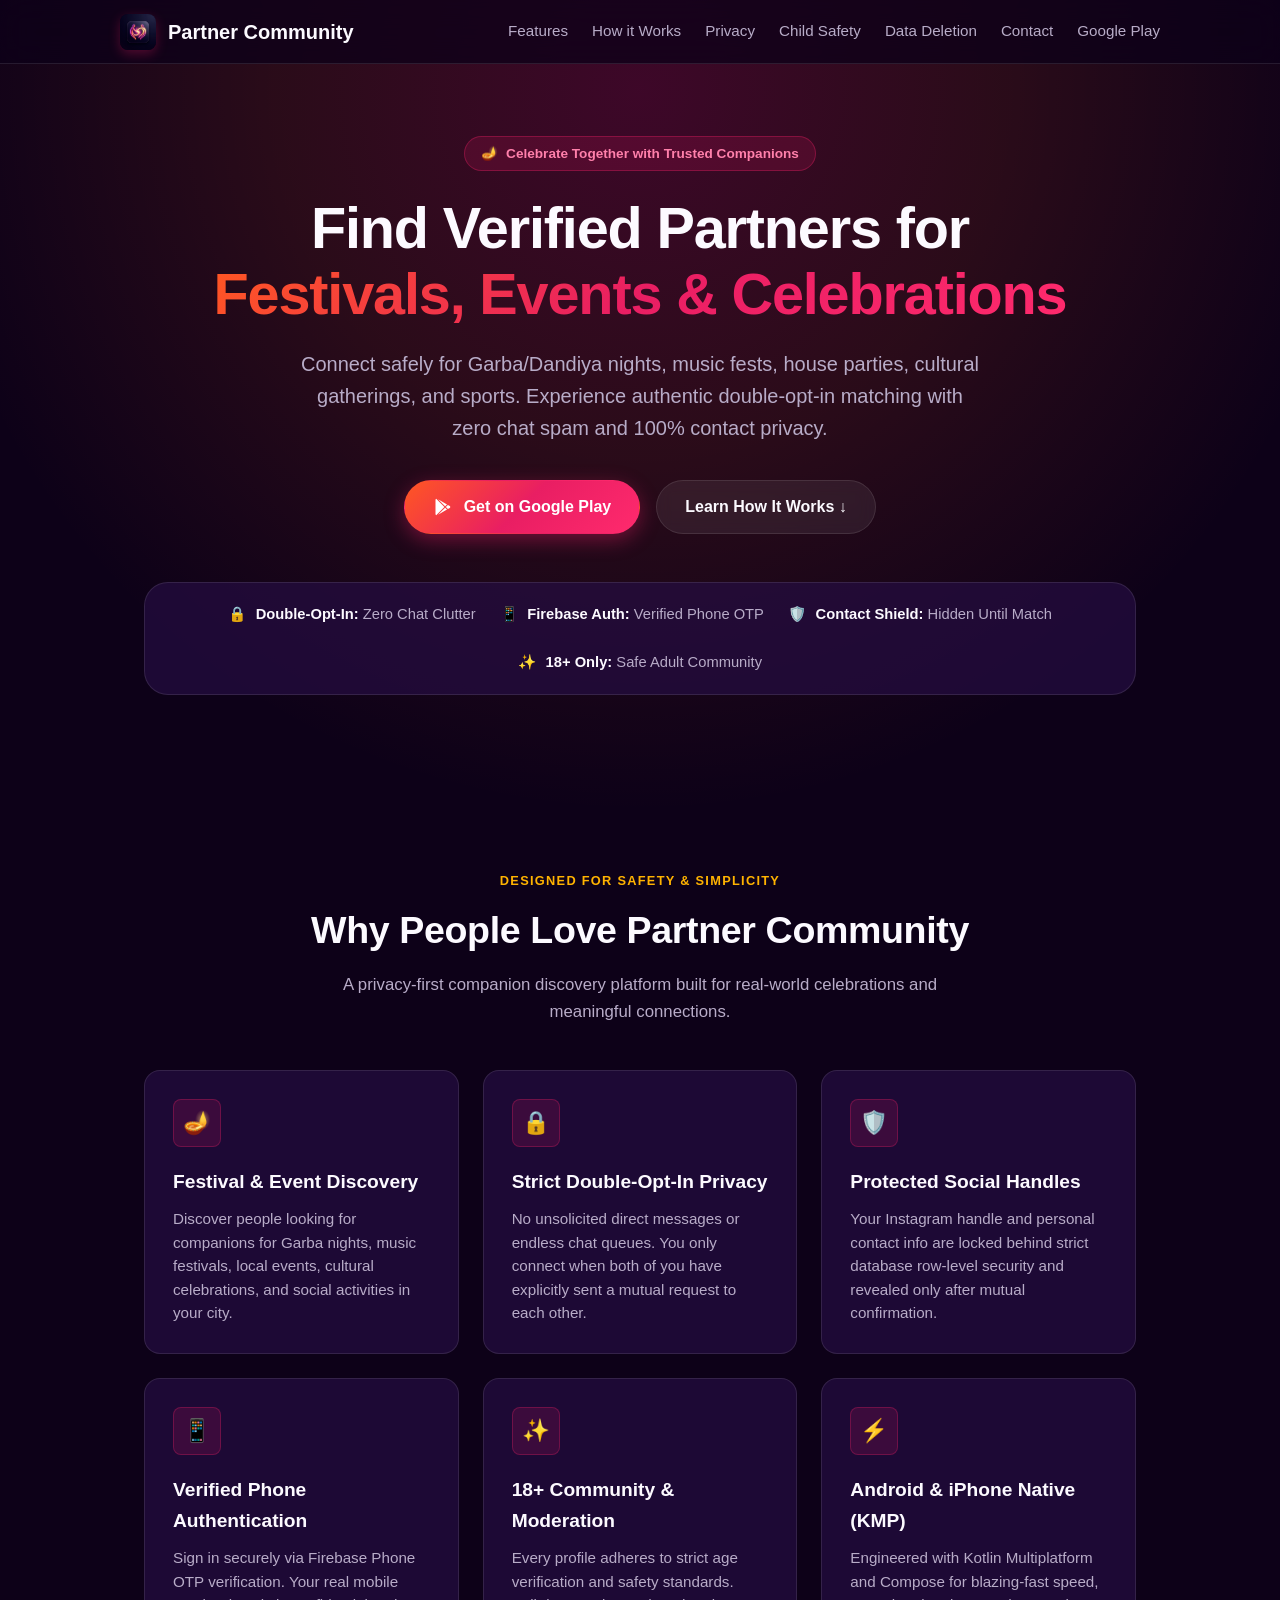
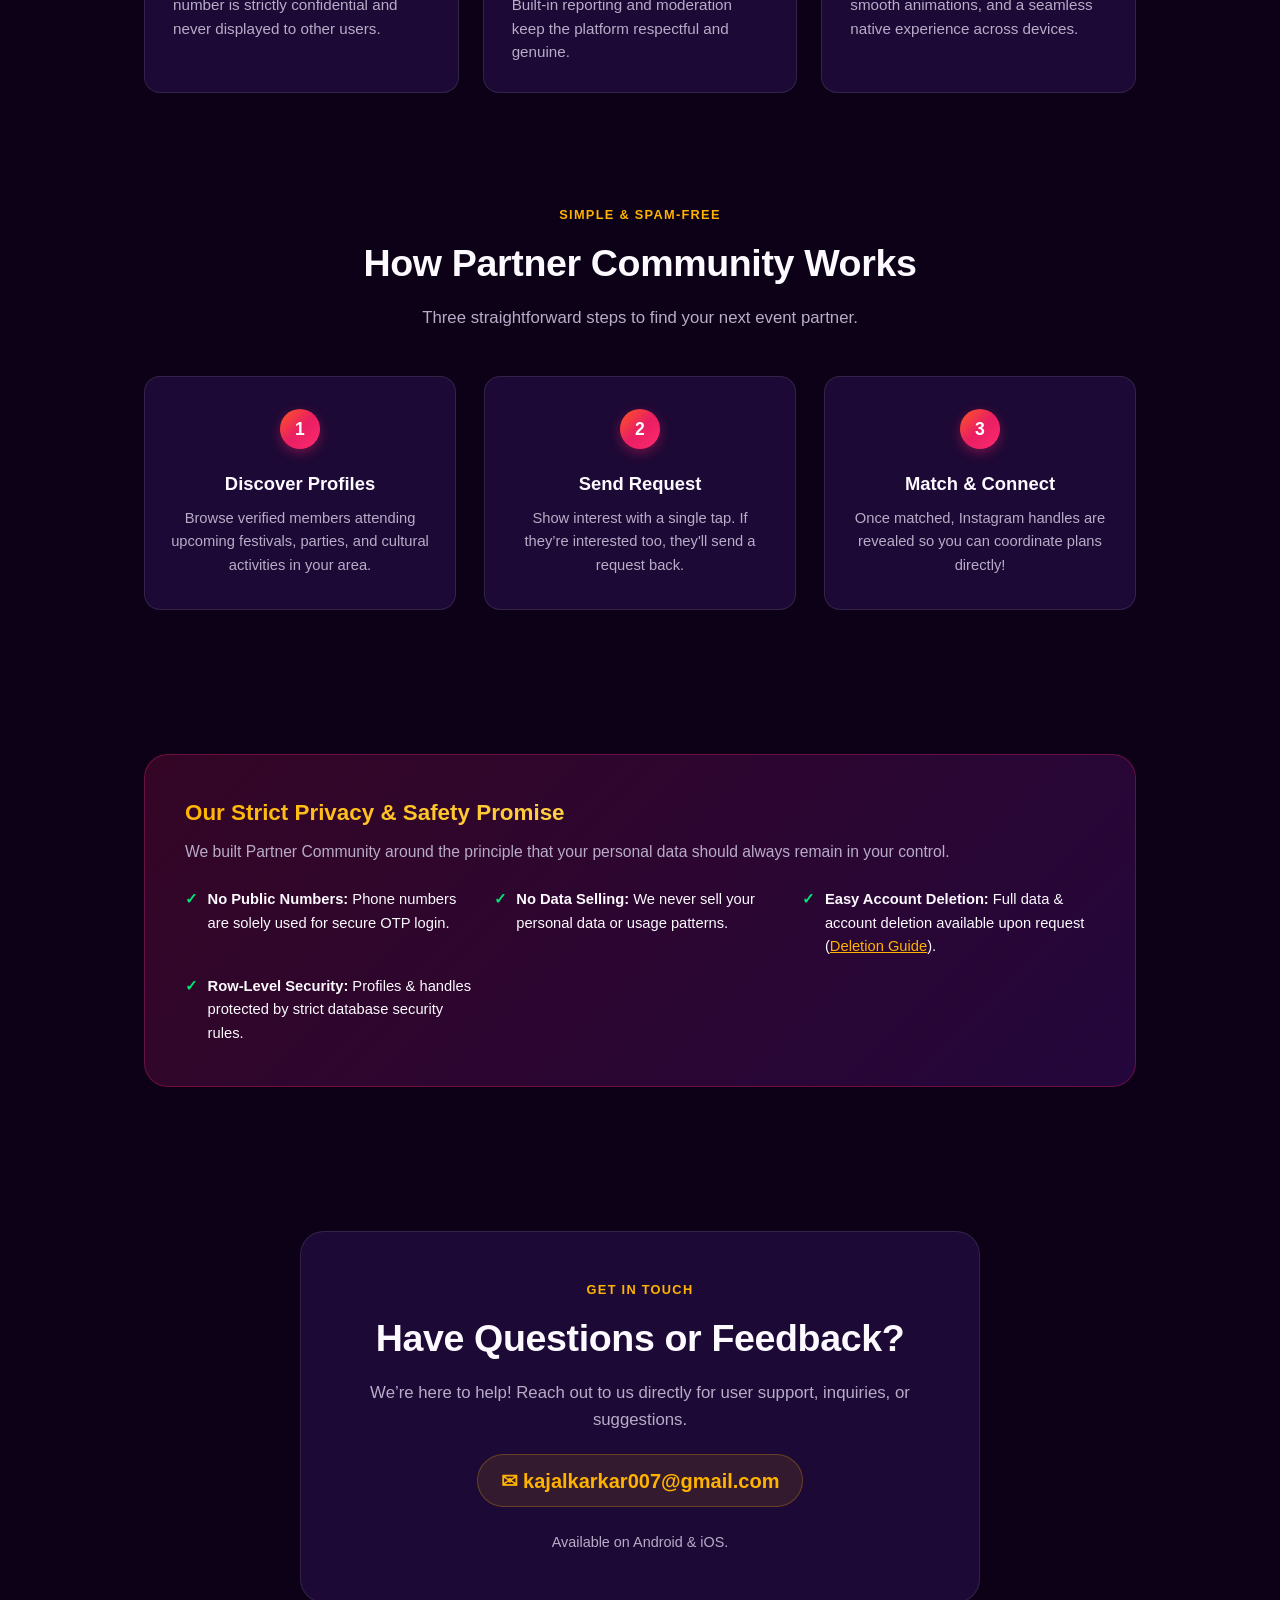
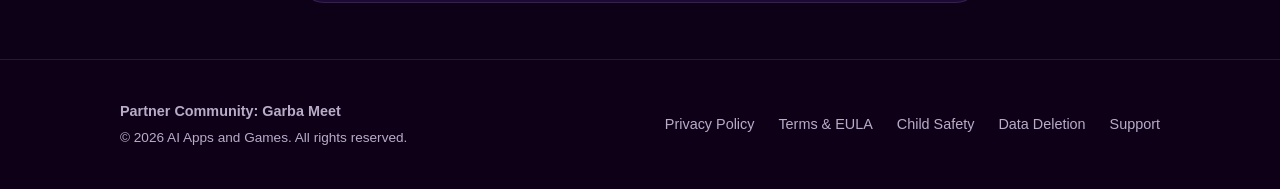
==== commit 11608ac0: "update for apple" ====
--- a/index.html
+++ b/index.html
@@ -244,7 +244,7 @@
       </div>
       <div class="footer-links">
         <a href="privacy.html" class="footer-link">Privacy Policy</a>
-        <a href="terms.html" class="footer-link">Terms of Service</a>
+        <a href="terms.html" class="footer-link">Terms & EULA</a>
         <a href="child-safety.html" class="footer-link">Child Safety</a>
         <a href="delete-account.html" class="footer-link">Data Deletion</a>
         <a href="mailto:kajalkarkar007@gmail.com" class="footer-link">Support</a>
